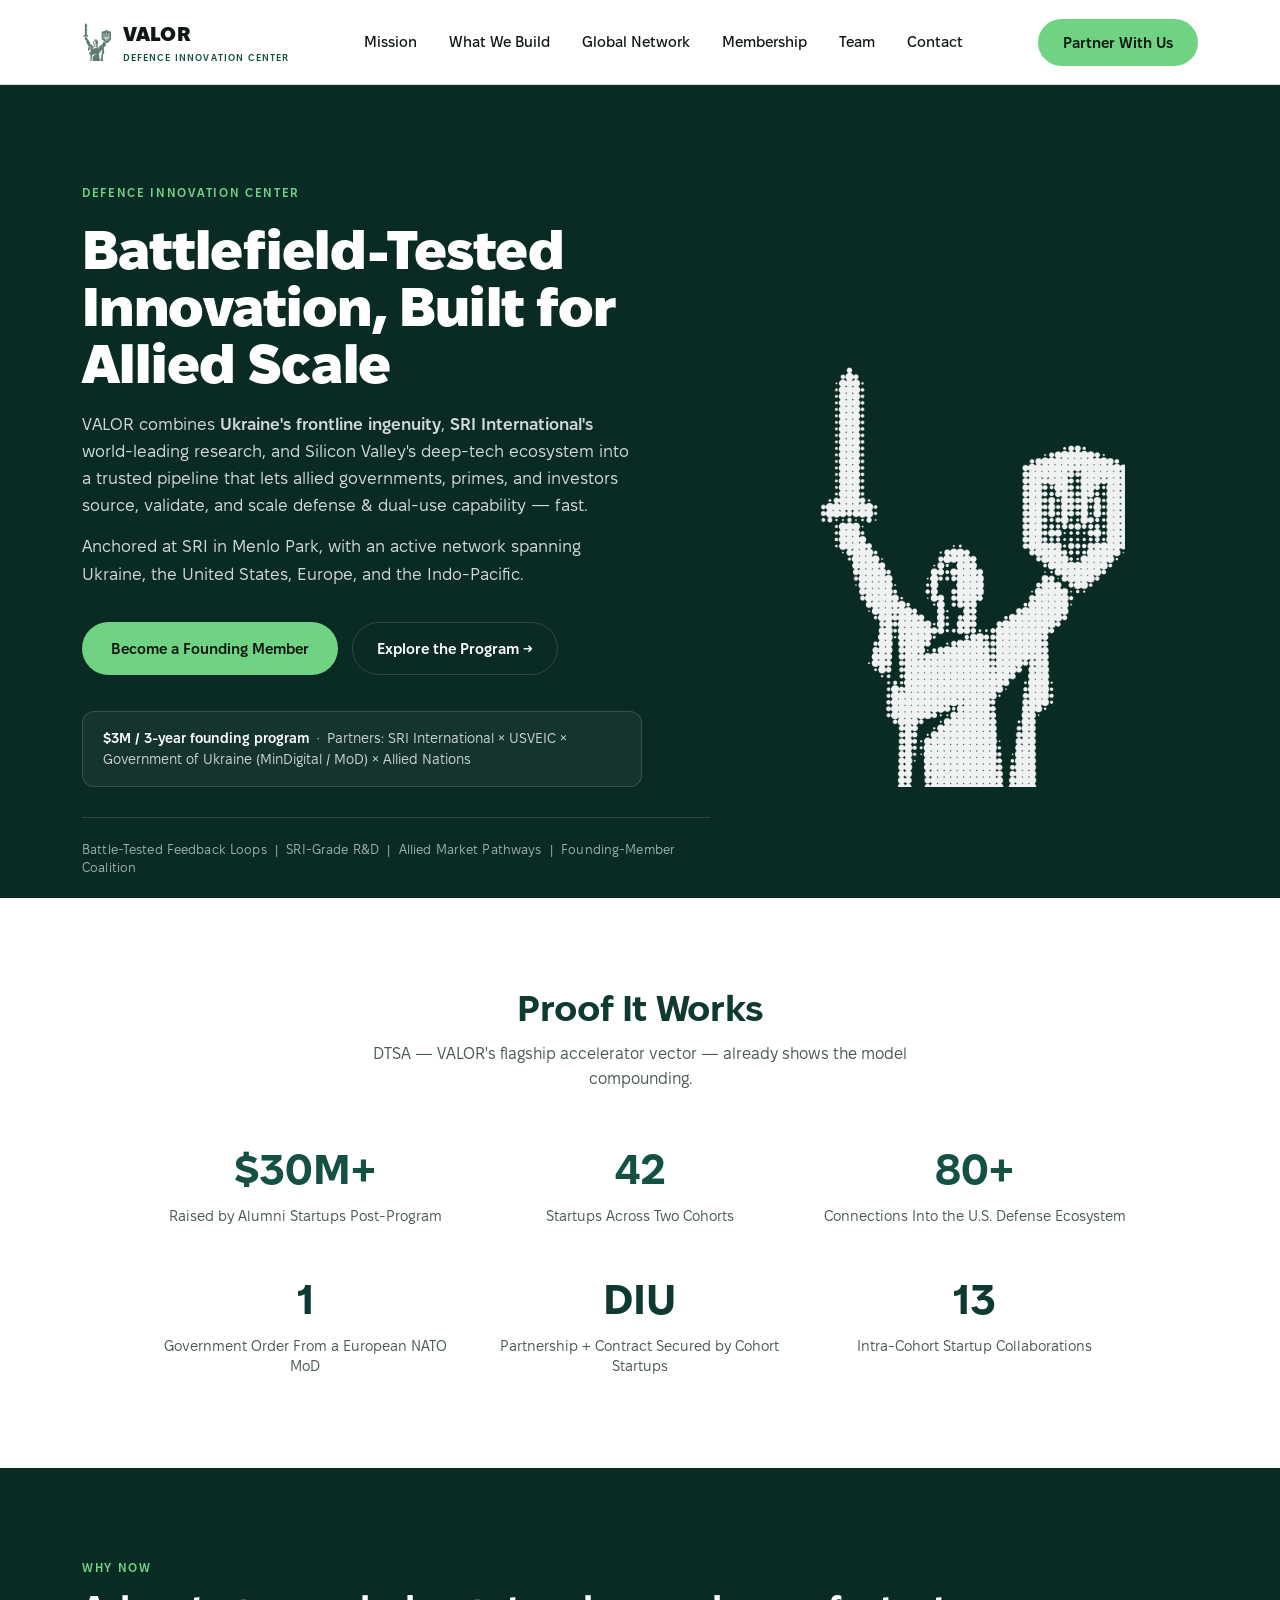
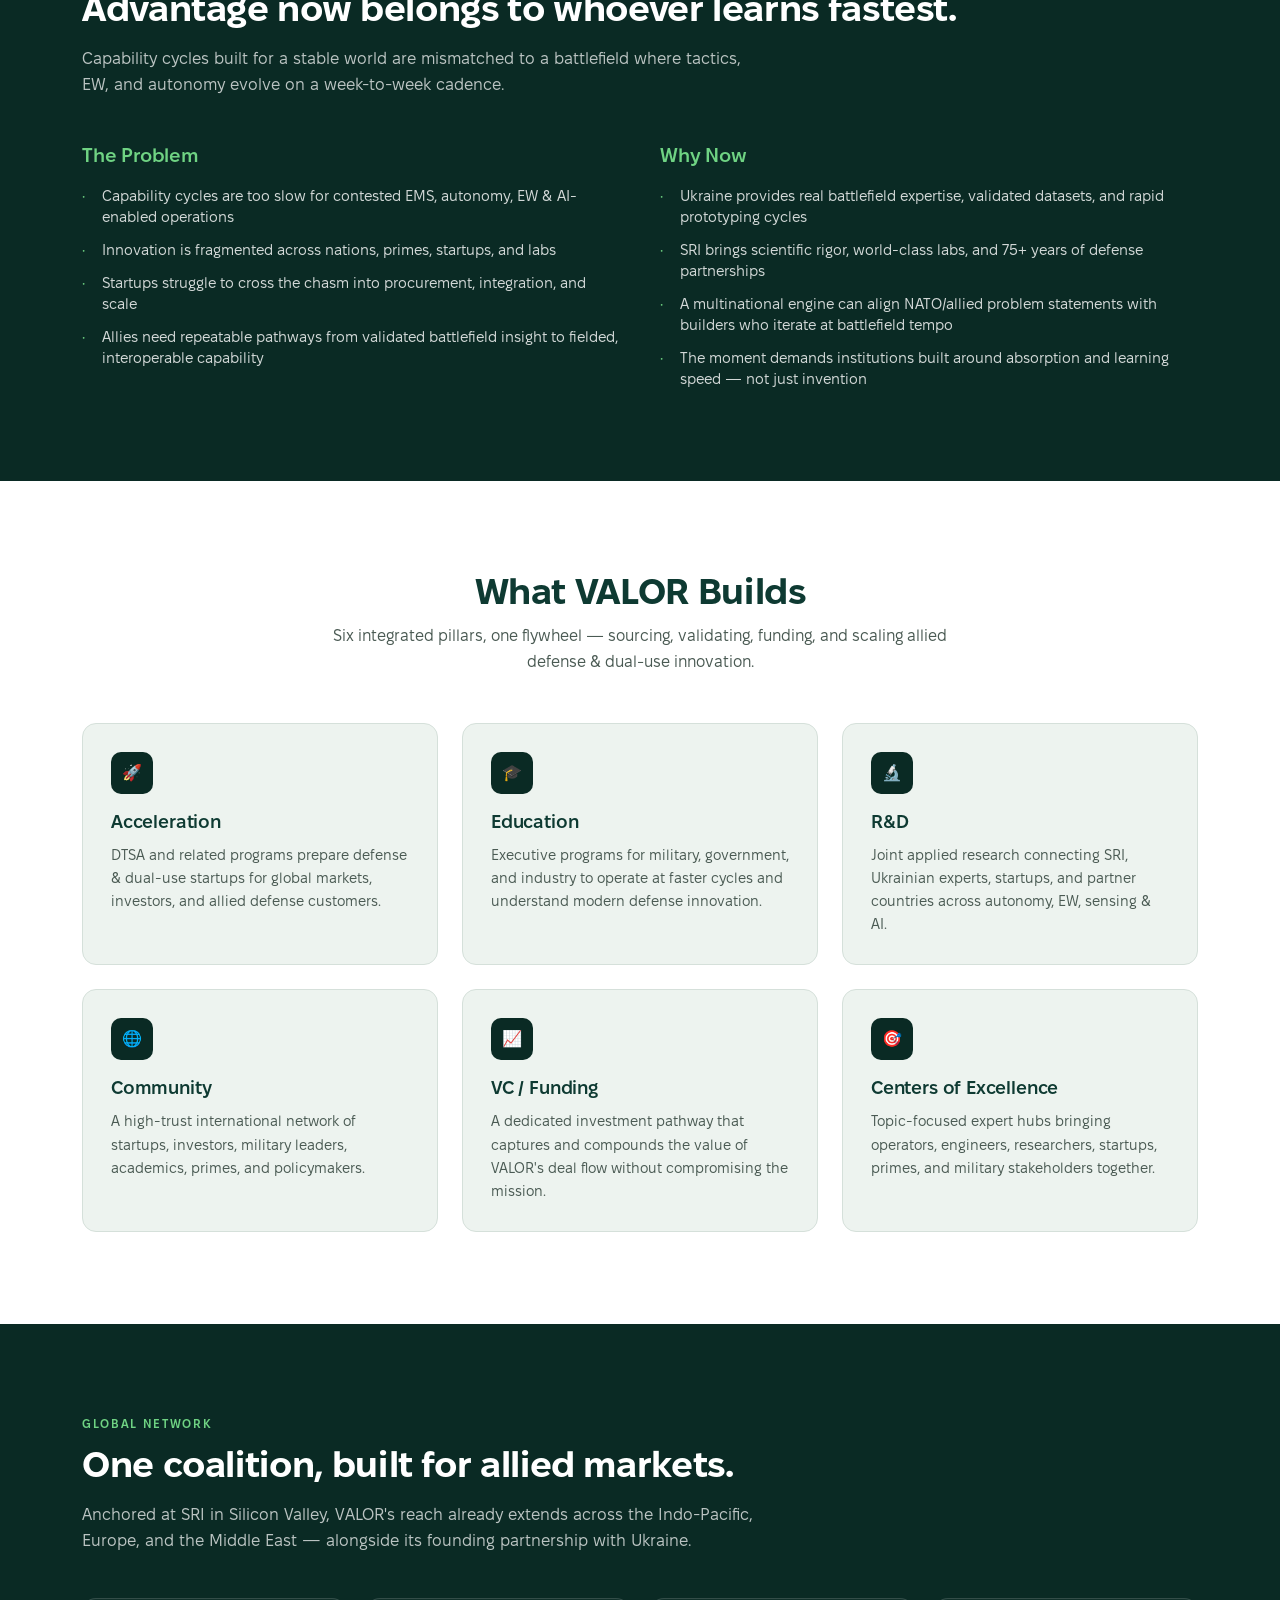
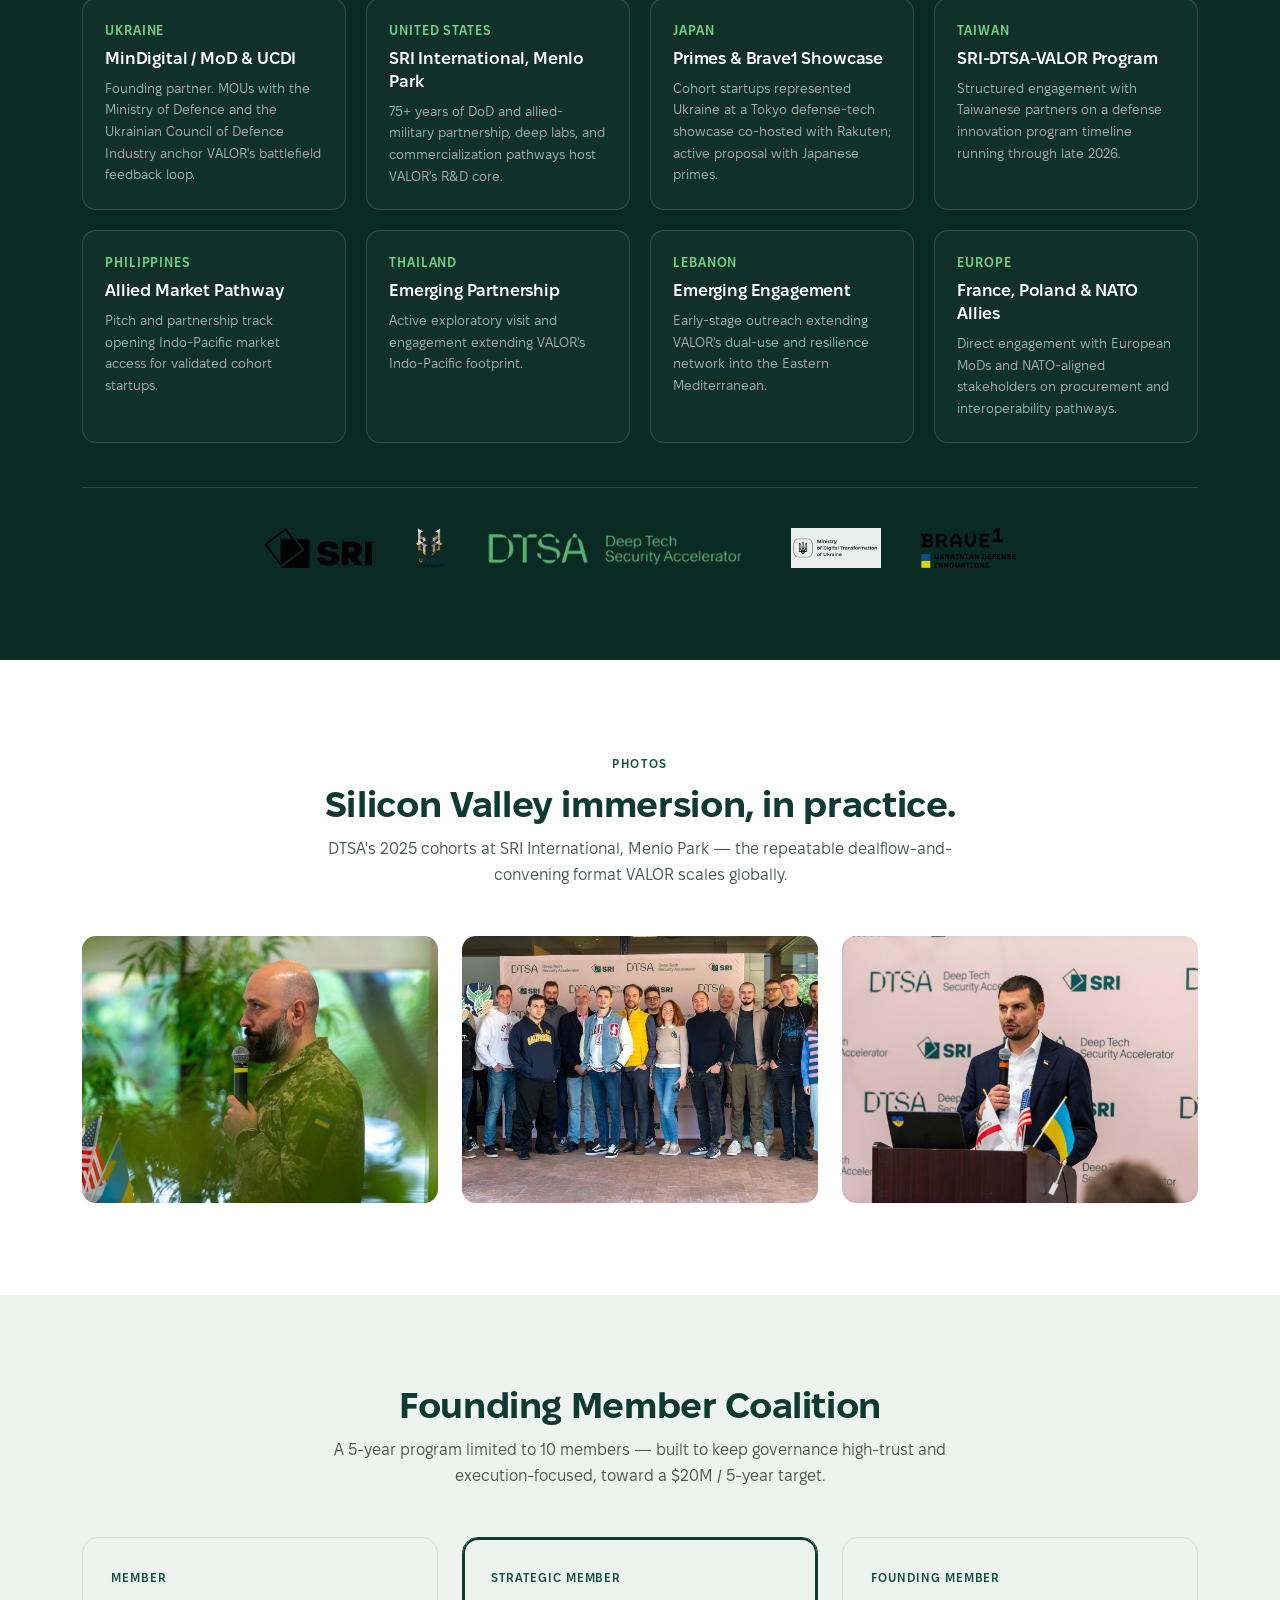
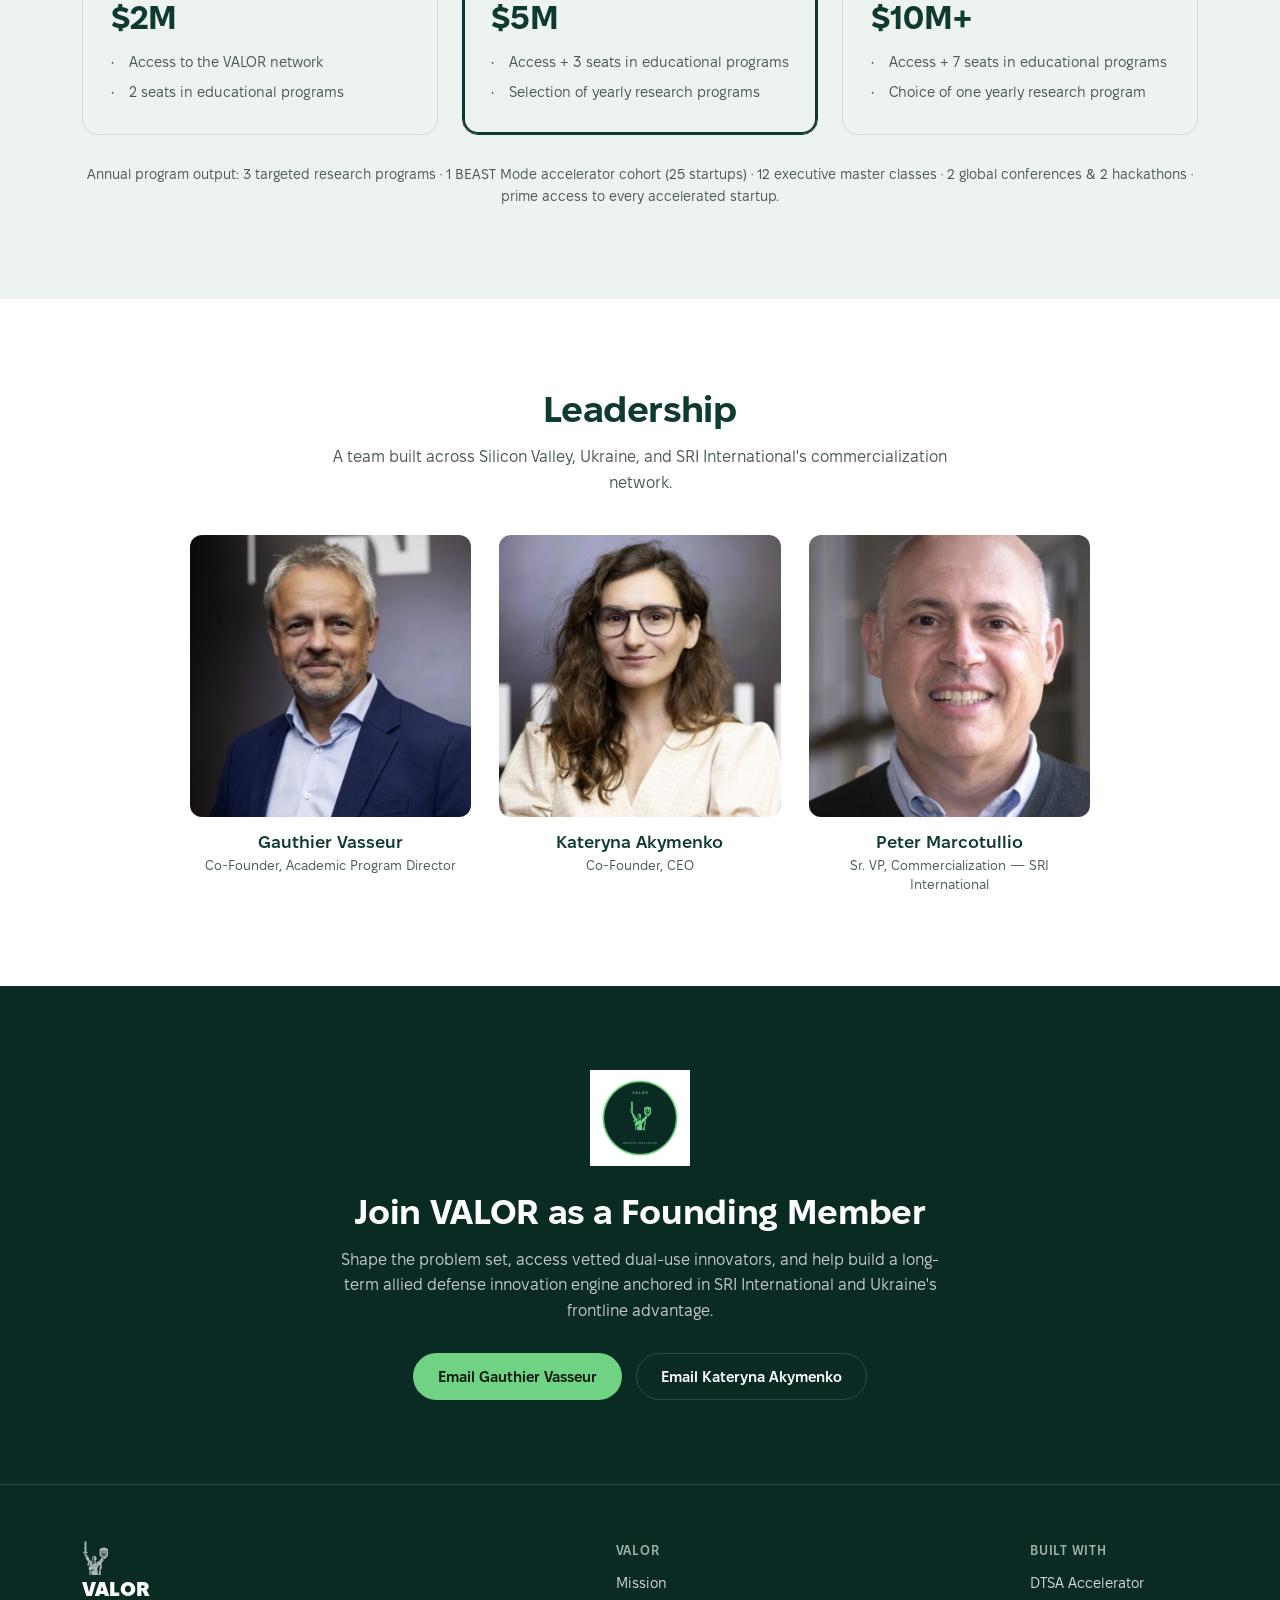
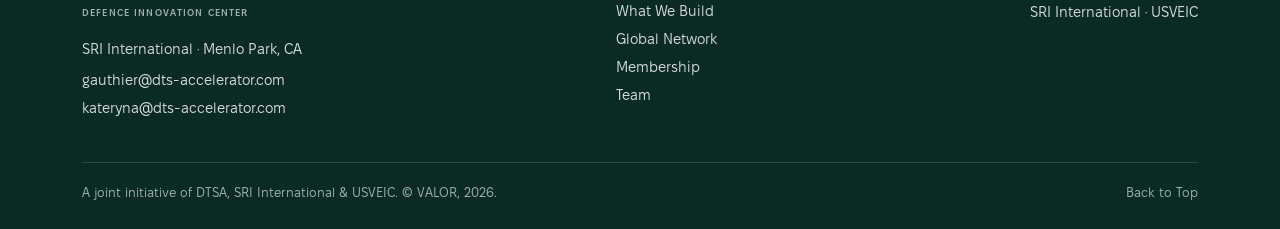
==== docs/index.html @ e9610024 "Move site into docs/ for GitHub Pages The repo's Pages "Save" control only activates when /docs is s" ====
<!DOCTYPE html>
<html lang="en">
<head>
<meta charset="utf-8">
<meta name="viewport" content="width=device-width, initial-scale=1">
<title>VALOR Defence Innovation Center</title>
<meta name="description" content="VALOR Defence Innovation Center — a global defense, security, and dual-use innovation hub built with SRI International, USVEIC, and Ukraine's frontline innovators.">
<link rel="icon" type="image/png" href="./images/logo/favicon-solid-green.png">
<link rel="stylesheet" href="./styles.css">
</head>
<body>

<header class="site-header">
  <div class="wrap">
    <a class="logo" href="./">
      <img class="mark" src="./images/logo/mark-green.svg" alt="">
      <span class="wordmark-group">
        <span class="wordmark">VALOR</span>
        <span class="descriptor">Defence Innovation Center</span>
      </span>
    </a>
    <nav>
      <ul class="main-nav">
        <li><a href="#mission">Mission</a></li>
        <li><a href="#pillars">What We Build</a></li>
        <li><a href="#network">Global Network</a></li>
        <li><a href="#membership">Membership</a></li>
        <li><a href="#team">Team</a></li>
        <li><a href="#contact">Contact</a></li>
      </ul>
    </nav>
    <div class="header-actions">
      <a class="btn btn-primary" href="mailto:gauthier@dts-accelerator.com?subject=Partnering%20with%20VALOR">Partner With Us</a>
    </div>
    <button class="nav-toggle" aria-label="Toggle menu" aria-expanded="false">
      <span></span><span></span><span></span>
    </button>
  </div>
</header>

<section class="hero" id="mission">
  <div class="wrap">
    <div>
      <span class="eyebrow">Defence Innovation Center</span>
      <h1>Battlefield-Tested Innovation, Built for Allied Scale</h1>
      <p class="lede">VALOR combines <b>Ukraine's frontline ingenuity</b>, <b>SRI International's</b> world-leading research, and Silicon Valley's deep-tech ecosystem into a trusted pipeline that lets allied governments, primes, and investors source, validate, and scale defense &amp; dual-use capability &mdash; fast.</p>
      <p class="lede">Anchored at SRI in Menlo Park, with an active network spanning Ukraine, the United States, Europe, and the Indo-Pacific.</p>
      <div class="cta-row">
        <a class="btn btn-primary" href="mailto:gauthier@dts-accelerator.com?subject=Partnering%20with%20VALOR">Become a Founding Member</a>
        <a class="btn btn-ghost-dark" href="#pillars">Explore the Program &rarr;</a>
      </div>
      <div class="ask"><b>$3M / 3-year founding program</b> &nbsp;&middot;&nbsp; Partners: SRI International &times; USVEIC &times; Government of Ukraine (MinDigital / MoD) &times; Allied Nations</div>
    </div>
    <div class="mark-visual">
      <img src="./images/logo/mark-white-2048.png" alt="The VALOR mark: a halftone trace of the Motherland Monument, Kyiv, bearing the Ukrainian trident.">
    </div>
  </div>
  <div class="wrap">
    <div class="taglines">Battle-Tested Feedback Loops &nbsp;|&nbsp; SRI-Grade R&amp;D &nbsp;|&nbsp; Allied Market Pathways &nbsp;|&nbsp; Founding-Member Coalition</div>
  </div>
</section>

<section class="stats-section">
  <div class="wrap">
    <h2>Proof It Works</h2>
    <p class="sub">DTSA &mdash; VALOR's flagship accelerator vector &mdash; already shows the model compounding.</p>
    <div class="stats-grid">
      <div class="stat"><div class="num accent">$30M+</div><div class="label">Raised by Alumni Startups Post-Program</div></div>
      <div class="stat"><div class="num accent">42</div><div class="label">Startups Across Two Cohorts</div></div>
      <div class="stat"><div class="num accent">80+</div><div class="label">Connections Into the U.S. Defense Ecosystem</div></div>
      <div class="stat"><div class="num">1</div><div class="label">Government Order From a European NATO MoD</div></div>
      <div class="stat"><div class="num">DIU</div><div class="label">Partnership + Contract Secured by Cohort Startups</div></div>
      <div class="stat"><div class="num">13</div><div class="label">Intra-Cohort Startup Collaborations</div></div>
    </div>
  </div>
</section>

<section class="dark-section">
  <div class="wrap">
    <span class="eyebrow">Why Now</span>
    <h2>Advantage now belongs to whoever learns fastest.</h2>
    <p class="sub">Capability cycles built for a stable world are mismatched to a battlefield where tactics, EW, and autonomy evolve on a week-to-week cadence.</p>
    <div class="problem-grid">
      <div>
        <h3>The Problem</h3>
        <ul>
          <li>Capability cycles are too slow for contested EMS, autonomy, EW &amp; AI-enabled operations</li>
          <li>Innovation is fragmented across nations, primes, startups, and labs</li>
          <li>Startups struggle to cross the chasm into procurement, integration, and scale</li>
          <li>Allies need repeatable pathways from validated battlefield insight to fielded, interoperable capability</li>
        </ul>
      </div>
      <div>
        <h3>Why Now</h3>
        <ul>
          <li>Ukraine provides real battlefield expertise, validated datasets, and rapid prototyping cycles</li>
          <li>SRI brings scientific rigor, world-class labs, and 75+ years of defense partnerships</li>
          <li>A multinational engine can align NATO/allied problem statements with builders who iterate at battlefield tempo</li>
          <li>The moment demands institutions built around absorption and learning speed &mdash; not just invention</li>
        </ul>
      </div>
    </div>
  </div>
</section>

<section class="stats-section" id="pillars">
  <div class="wrap">
    <h2>What VALOR Builds</h2>
    <p class="sub">Six integrated pillars, one flywheel &mdash; sourcing, validating, funding, and scaling allied defense &amp; dual-use innovation.</p>
    <div class="cards-grid">
      <div class="card">
        <div class="icon-chip">🚀</div>
        <h3>Acceleration</h3>
        <p>DTSA and related programs prepare defense &amp; dual-use startups for global markets, investors, and allied defense customers.</p>
      </div>
      <div class="card">
        <div class="icon-chip">🎓</div>
        <h3>Education</h3>
        <p>Executive programs for military, government, and industry to operate at faster cycles and understand modern defense innovation.</p>
      </div>
      <div class="card">
        <div class="icon-chip">🔬</div>
        <h3>R&amp;D</h3>
        <p>Joint applied research connecting SRI, Ukrainian experts, startups, and partner countries across autonomy, EW, sensing &amp; AI.</p>
      </div>
      <div class="card">
        <div class="icon-chip">🌐</div>
        <h3>Community</h3>
        <p>A high-trust international network of startups, investors, military leaders, academics, primes, and policymakers.</p>
      </div>
      <div class="card">
        <div class="icon-chip">📈</div>
        <h3>VC / Funding</h3>
        <p>A dedicated investment pathway that captures and compounds the value of VALOR's deal flow without compromising the mission.</p>
      </div>
      <div class="card">
        <div class="icon-chip">🎯</div>
        <h3>Centers of Excellence</h3>
        <p>Topic-focused expert hubs bringing operators, engineers, researchers, startups, primes, and military stakeholders together.</p>
      </div>
    </div>
  </div>
</section>

<section class="dark-section" id="network">
  <div class="wrap">
    <span class="eyebrow">Global Network</span>
    <h2>One coalition, built for allied markets.</h2>
    <p class="sub">Anchored at SRI in Silicon Valley, VALOR's reach already extends across the Indo-Pacific, Europe, and the Middle East &mdash; alongside its founding partnership with Ukraine.</p>
    <div class="network-grid">
      <div class="network-card"><div class="flag">Ukraine</div><h3>MinDigital / MoD &amp; UCDI</h3><p>Founding partner. MOUs with the Ministry of Defence and the Ukrainian Council of Defence Industry anchor VALOR's battlefield feedback loop.</p></div>
      <div class="network-card"><div class="flag">United States</div><h3>SRI International, Menlo Park</h3><p>75+ years of DoD and allied-military partnership, deep labs, and commercialization pathways host VALOR's R&amp;D core.</p></div>
      <div class="network-card"><div class="flag">Japan</div><h3>Primes &amp; Brave1 Showcase</h3><p>Cohort startups represented Ukraine at a Tokyo defense-tech showcase co-hosted with Rakuten; active proposal with Japanese primes.</p></div>
      <div class="network-card"><div class="flag">Taiwan</div><h3>SRI-DTSA-VALOR Program</h3><p>Structured engagement with Taiwanese partners on a defense innovation program timeline running through late 2026.</p></div>
      <div class="network-card"><div class="flag">Philippines</div><h3>Allied Market Pathway</h3><p>Pitch and partnership track opening Indo-Pacific market access for validated cohort startups.</p></div>
      <div class="network-card"><div class="flag">Thailand</div><h3>Emerging Partnership</h3><p>Active exploratory visit and engagement extending VALOR's Indo-Pacific footprint.</p></div>
      <div class="network-card"><div class="flag">Lebanon</div><h3>Emerging Engagement</h3><p>Early-stage outreach extending VALOR's dual-use and resilience network into the Eastern Mediterranean.</p></div>
      <div class="network-card"><div class="flag">Europe</div><h3>France, Poland &amp; NATO Allies</h3><p>Direct engagement with European MoDs and NATO-aligned stakeholders on procurement and interoperability pathways.</p></div>
    </div>
    <div class="partner-strip">
      <img src="./images/logo-sri.png" alt="SRI International">
      <img src="./images/logo-usveic.png" alt="USVEIC">
      <img src="./images/logo-dtsa.png" alt="DTSA">
      <img src="./images/logo-modua.png" alt="Ministry of Defence of Ukraine">
      <img src="./images/logo-brave1.png" alt="Brave1">
    </div>
  </div>
</section>

<section class="stats-section">
  <div class="wrap">
    <span class="eyebrow" style="color:var(--green-800)">Photos</span>
    <h2 style="margin-top:12px">Silicon Valley immersion, in practice.</h2>
    <p class="sub">DTSA's 2025 cohorts at SRI International, Menlo Park &mdash; the repeatable dealflow-and-convening format VALOR scales globally.</p>
    <div class="photo-grid">
      <img src="./images/photo-1.jpg" alt="DTSA cohort session at SRI International">
      <img src="./images/photo-3.jpg" alt="DTSA Pitch Day at SRI International">
      <img src="./images/photo-2.jpg" alt="DTSA founders at SRI International">
    </div>
  </div>
</section>

<section class="stats-section" id="membership" style="background:var(--mist)">
  <div class="wrap">
    <h2>Founding Member Coalition</h2>
    <p class="sub">A 5-year program limited to 10 members &mdash; built to keep governance high-trust and execution-focused, toward a $20M / 5-year target.</p>
    <div class="tiers-grid">
      <div class="tier-card">
        <div class="tag">Member</div>
        <div class="amount">$2M</div>
        <ul>
          <li>Access to the VALOR network</li>
          <li>2 seats in educational programs</li>
        </ul>
      </div>
      <div class="tier-card featured">
        <div class="tag">Strategic Member</div>
        <div class="amount">$5M</div>
        <ul>
          <li>Access + 3 seats in educational programs</li>
          <li>Selection of yearly research programs</li>
        </ul>
      </div>
      <div class="tier-card">
        <div class="tag">Founding Member</div>
        <div class="amount">$10M+</div>
        <ul>
          <li>Access + 7 seats in educational programs</li>
          <li>Choice of one yearly research program</li>
        </ul>
      </div>
    </div>
    <p class="tiers-note">Annual program output: 3 targeted research programs &middot; 1 BEAST Mode accelerator cohort (25 startups) &middot; 12 executive master classes &middot; 2 global conferences &amp; 2 hackathons &middot; prime access to every accelerated startup.</p>
  </div>
</section>

<section class="team-section" id="team">
  <div class="wrap">
    <h2>Leadership</h2>
    <p class="sub">A team built across Silicon Valley, Ukraine, and SRI International's commercialization network.</p>
    <div class="team-grid">
      <div class="team-card"><img src="./images/team-gauthier.png" alt="Gauthier Vasseur"><div class="name">Gauthier Vasseur</div><div class="role">Co-Founder, Academic Program Director</div></div>
      <div class="team-card"><img src="./images/team-kateryna.png" alt="Kateryna Akymenko"><div class="name">Kateryna Akymenko</div><div class="role">Co-Founder, CEO</div></div>
      <div class="team-card"><img src="./images/team-peter.png" alt="Peter Marcotullio"><div class="name">Peter Marcotullio</div><div class="role">Sr. VP, Commercialization &mdash; SRI International</div></div>
    </div>
  </div>
</section>

<section class="cta-band" id="contact">
  <div class="wrap">
    <img class="roundel" src="./images/logo/roundel.png" alt="">
    <h2>Join VALOR as a Founding Member</h2>
    <p>Shape the problem set, access vetted dual-use innovators, and help build a long-term allied defense innovation engine anchored in SRI International and Ukraine's frontline advantage.</p>
    <div class="cta-row">
      <a class="btn btn-primary" href="mailto:gauthier@dts-accelerator.com?subject=Partnering%20with%20VALOR">Email Gauthier Vasseur</a>
      <a class="btn btn-ghost-dark" href="mailto:kateryna@dts-accelerator.com?subject=Partnering%20with%20VALOR">Email Kateryna Akymenko</a>
    </div>
  </div>
</section>

<footer class="site-footer">
  <div class="wrap">
    <div class="footer-grid">
      <div class="footer-col">
        <a class="logo" href="./">
          <img class="mark" src="./images/logo/mark-white.svg" alt="" style="height:34px">
          <span class="wordmark-group">
            <span class="wordmark">VALOR</span>
            <span class="descriptor">Defence Innovation Center</span>
          </span>
        </a>
        <p style="margin-top:18px">SRI International &middot; Menlo Park, CA</p>
        <a href="mailto:gauthier@dts-accelerator.com">gauthier@dts-accelerator.com</a>
        <a href="mailto:kateryna@dts-accelerator.com">kateryna@dts-accelerator.com</a>
      </div>
      <div class="footer-col">
        <h4>VALOR</h4>
        <a href="#mission">Mission</a>
        <a href="#pillars">What We Build</a>
        <a href="#network">Global Network</a>
        <a href="#membership">Membership</a>
        <a href="#team">Team</a>
      </div>
      <div class="footer-col">
        <h4>Built With</h4>
        <a href="https://dts-accelerator.com/" target="_blank" rel="noopener">DTSA Accelerator</a>
        <p>SRI International &middot; USVEIC</p>
      </div>
    </div>
    <div class="footer-bottom">
      <span>A joint initiative of DTSA, SRI International &amp; USVEIC. &copy; VALOR, 2026.</span>
      <a href="#mission">Back to Top</a>
    </div>
  </div>
</footer>

<script src="./nav.js" defer></script>

</body>
</html>
---- docs/styles.css ----
/* VALOR Defence Innovation Center — Fixel, self-hosted (SIL OFL) */
@font-face { font-family: 'Fixel Display'; src: url('./fonts/FixelDisplay-SemiBold.woff2') format('woff2'); font-weight: 600; font-display: swap; }
@font-face { font-family: 'Fixel Display'; src: url('./fonts/FixelDisplay-Bold.woff2') format('woff2'); font-weight: 700; font-display: swap; }
@font-face { font-family: 'Fixel Display'; src: url('./fonts/FixelDisplay-Black.woff2') format('woff2'); font-weight: 900; font-display: swap; }
@font-face { font-family: 'Fixel Text'; src: url('./fonts/FixelText-Regular.woff2') format('woff2'); font-weight: 400; font-display: swap; }
@font-face { font-family: 'Fixel Text'; src: url('./fonts/FixelText-Medium.woff2') format('woff2'); font-weight: 500; font-display: swap; }
@font-face { font-family: 'Fixel Text'; src: url('./fonts/FixelText-SemiBold.woff2') format('woff2'); font-weight: 600; font-display: swap; }

:root {
  /* VALOR brand palette */
  --green-950: #0A2A24;
  --green-900: #0E3A32;
  --green-800: #155045;
  --accent-500: #6FD383;
  --accent-400: #8BE39B;
  --ink: #0F1713;
  --paper: #FFFFFF;
  --mist: #EDF3EF;
  --stone: #9DB0A7;
  --text-secondary: #4A5A53;
  --border-subtle: #D5E0DA;
  --border-dark: rgba(255,255,255,0.14);

  --font-display: 'Fixel Display', 'Helvetica Neue', Arial, sans-serif;
  --font-text: 'Fixel Text', 'Helvetica Neue', Arial, sans-serif;
}

* { box-sizing: border-box; }
html { scroll-behavior: smooth; }

body {
  margin: 0;
  overflow-x: hidden;
  font-family: var(--font-text);
  color: var(--ink);
  background: var(--paper);
  -webkit-font-smoothing: antialiased;
}

h1, h2, h3, h4 {
  font-family: var(--font-display);
  font-weight: 700;
  margin: 0;
  letter-spacing: -0.01em;
  line-height: 1.08;
  overflow-wrap: break-word;
}

p { margin: 0; line-height: 1.6; overflow-wrap: break-word; }
a { color: inherit; text-decoration: none; }
img { max-width: 100%; display: block; }

.wrap { max-width: 1180px; margin: 0 auto; padding: 0 32px; }
.eyebrow { font: 600 12px var(--font-text); letter-spacing: 0.14em; text-transform: uppercase; }

/* Header */
.site-header { background: var(--paper); position: sticky; top: 0; z-index: 100; border-bottom: 1px solid var(--border-subtle); }
.site-header .wrap { display: flex; align-items: center; justify-content: space-between; height: 84px; }
.logo { display: flex; align-items: center; gap: 12px; }
.logo .mark { height: 38px; width: auto; }
.logo .wordmark-group { display: flex; flex-direction: column; line-height: 1; }
.logo .wordmark { font: 800 20px var(--font-display); letter-spacing: 0.01em; color: var(--ink); }
.logo .descriptor { font: 600 9.5px var(--font-text); letter-spacing: 0.12em; text-transform: uppercase; color: var(--green-800); margin-top: 3px; }
.main-nav { display: flex; gap: 32px; list-style: none; margin: 0; padding: 0; }
.main-nav a { font: 500 15px var(--font-text); color: var(--ink); }
.main-nav a:hover { color: var(--green-800); }
.header-actions { display: flex; align-items: center; gap: 16px; }

.btn {
  display: inline-flex; align-items: center; justify-content: center; gap: 8px;
  padding: 12px 24px; border-radius: 999px; font: 600 15px var(--font-text);
  cursor: pointer; border: 1px solid transparent; white-space: nowrap;
}
.btn-primary { background: var(--accent-500); color: var(--ink); }
.btn-primary:hover { background: var(--accent-400); }
.btn-ghost { background: transparent; border-color: var(--border-subtle); color: var(--ink); }
.btn-ghost:hover { border-color: var(--green-900); }
.btn-ghost-dark { background: transparent; border-color: var(--border-dark); color: var(--paper); }
.btn-ghost-dark:hover { border-color: var(--paper); }

.nav-toggle {
  display: none; flex-direction: column; justify-content: center; align-items: center;
  gap: 5px; width: 40px; height: 40px; padding: 0; border: 0; background: transparent;
  cursor: pointer; flex-shrink: 0;
}
.nav-toggle span { display: block; width: 22px; height: 2px; background: var(--ink); border-radius: 2px; transition: transform .2s ease, opacity .2s ease; }
.nav-open .nav-toggle span:nth-child(1) { transform: translateY(7px) rotate(45deg); }
.nav-open .nav-toggle span:nth-child(2) { opacity: 0; }
.nav-open .nav-toggle span:nth-child(3) { transform: translateY(-7px) rotate(-45deg); }

/* Hero */
.hero { background: var(--green-950); color: var(--paper); padding: 100px 32px 0; overflow: hidden; }
.hero .wrap { display: grid; grid-template-columns: 1.15fr 0.85fr; align-items: center; gap: 24px; padding-bottom: 0; }
.hero .eyebrow { color: var(--accent-500); margin-bottom: 20px; display: block; }
.hero h1 { font: 900 54px/1.06 var(--font-display); margin-bottom: 18px; }
.hero p.lede { font: 400 17px/1.6 var(--font-text); color: rgba(255,255,255,0.82); max-width: 560px; }
.hero p.lede + p.lede { margin-top: 14px; }
.hero .cta-row { margin-top: 34px; display: flex; gap: 14px; flex-wrap: wrap; }
.hero .btn-primary { padding: 15px 28px; }
.hero .ask {
  margin-top: 36px; padding: 16px 20px; border-radius: 12px;
  background: rgba(255,255,255,0.05); border: 1px solid var(--border-dark);
  font: 400 14px/1.5 var(--font-text); color: rgba(255,255,255,0.78); max-width: 560px;
}
.hero .ask b { color: var(--paper); font-weight: 600; }
.hero .mark-visual { display: flex; align-items: flex-end; justify-content: center; height: 100%; }
.hero .mark-visual img { height: 420px; width: auto; opacity: 0.94; }
.hero .taglines { margin: 30px 0 0; padding: 22px 0; border-top: 1px solid var(--border-dark); font-size: 13px; color: var(--stone); letter-spacing: 0.01em; }

/* Stats */
.stats-section { padding: 92px 32px; text-align: center; }
.stats-section h2 { font-size: 36px; max-width: 820px; margin: 0 auto 12px; color: var(--green-900); }
.stats-section .sub { color: var(--text-secondary); font-size: 16px; max-width: 640px; margin: 0 auto 48px; }
.stats-grid { display: grid; grid-template-columns: repeat(3, 1fr); gap: 44px 24px; max-width: 980px; margin: 0 auto; }
.stat .num { font: 700 42px var(--font-display); color: var(--green-900); }
.stat .num.accent { color: var(--green-800); }
.stat .label { color: var(--text-secondary); font-size: 14.5px; margin-top: 8px; }

/* Dark band */
.dark-section { background: var(--green-950); color: var(--paper); padding: 92px 32px; }
.dark-section h2 { font-size: 36px; margin-bottom: 16px; }
.dark-section .sub { color: rgba(255,255,255,0.72); font-size: 16.5px; max-width: 680px; }
.dark-section .eyebrow { color: var(--accent-500); margin-bottom: 14px; display: block; }

.problem-grid { display: grid; grid-template-columns: 1fr 1fr; gap: 40px; margin-top: 44px; }
.problem-grid h3 { font: 600 19px var(--font-display); margin-bottom: 16px; color: var(--accent-500); }
.problem-grid ul { list-style: none; margin: 0; padding: 0; display: grid; gap: 12px; }
.problem-grid li { font-size: 15px; color: rgba(255,255,255,0.82); padding-left: 20px; position: relative; }
.problem-grid li::before { content: "\2022"; position: absolute; left: 0; color: var(--accent-500); }

/* Cards grid */
.cards-grid { display: grid; grid-template-columns: repeat(3, 1fr); gap: 24px; margin-top: 44px; }
.card { background: var(--mist); border: 1px solid var(--border-subtle); border-radius: 14px; padding: 28px; text-align: left; }
.card .icon-chip {
  width: 42px; height: 42px; border-radius: 10px; background: var(--green-950);
  display: flex; align-items: center; justify-content: center; margin-bottom: 16px;
}
.card .icon-chip img { height: 22px; width: auto; }
.card h3 { font: 600 18px var(--font-display); margin-bottom: 10px; color: var(--green-900); }
.card p { color: var(--text-secondary); font-size: 14.5px; }

/* Network / footprint */
.network-grid { display: grid; grid-template-columns: repeat(4, 1fr); gap: 20px; margin-top: 44px; }
.network-card { border: 1px solid var(--border-dark); border-radius: 14px; padding: 22px; text-align: left; background: rgba(255,255,255,0.03); }
.network-card .flag { font: 700 13px var(--font-text); color: var(--accent-500); text-transform: uppercase; letter-spacing: 0.07em; margin-bottom: 8px; }
.network-card h3 { font: 600 16.5px var(--font-display); margin-bottom: 8px; color: var(--paper); }
.network-card p { font-size: 13.5px; color: var(--stone); }

.partner-strip { display: flex; align-items: center; justify-content: center; gap: 40px; flex-wrap: wrap; margin-top: 44px; padding-top: 40px; border-top: 1px solid var(--border-dark); }
.partner-strip img { height: 40px; width: auto; object-fit: contain; opacity: 0.92; }

/* Photos */
.photo-grid { display: grid; grid-template-columns: repeat(3, 1fr); gap: 24px; margin-top: 36px; }
.photo-grid img { border-radius: 14px; aspect-ratio: 4/3; object-fit: cover; }

/* Membership tiers */
.tiers-grid { display: grid; grid-template-columns: repeat(3, 1fr); gap: 24px; margin-top: 44px; }
.tier-card { background: var(--mist); border: 1px solid var(--border-subtle); border-radius: 16px; padding: 32px 28px; text-align: left; }
.tier-card.featured { border-color: var(--green-900); box-shadow: 0 0 0 2px var(--green-900) inset; }
.tier-card .tag { color: var(--green-800); font: 700 12px var(--font-text); text-transform: uppercase; letter-spacing: 0.08em; margin-bottom: 10px; }
.tier-card .amount { font: 700 32px var(--font-display); color: var(--green-900); margin-bottom: 12px; }
.tier-card ul { list-style: none; margin: 0; padding: 0; display: grid; gap: 10px; }
.tier-card li { font-size: 14.5px; color: var(--text-secondary); padding-left: 18px; position: relative; }
.tier-card li::before { content: "\2022"; position: absolute; left: 0; color: var(--green-800); }
.tiers-note { margin-top: 28px; font-size: 14px; color: var(--text-secondary); text-align: center; }

/* Team */
.team-section { padding: 92px 32px; text-align: center; }
.team-section h2 { font-size: 36px; color: var(--green-900); }
.team-section .sub { color: var(--text-secondary); font-size: 16px; max-width: 640px; margin: 14px auto 0; }
.team-grid { display: grid; grid-template-columns: repeat(3, 1fr); gap: 28px; margin-top: 40px; max-width: 900px; margin-left: auto; margin-right: auto; }
.team-card img { width: 100%; aspect-ratio: 1/1; object-fit: cover; border-radius: 12px; }
.team-card .name { margin-top: 14px; font: 600 17px var(--font-display); color: var(--green-900); }
.team-card .role { color: var(--text-secondary); font-size: 13.5px; margin-top: 2px; }

/* CTA band */
.cta-band { background: var(--green-950); padding: 84px 32px; text-align: center; color: var(--paper); position: relative; overflow: hidden; }
.cta-band .roundel { height: 96px; width: auto; margin: 0 auto 28px; }
.cta-band h2 { font-size: 34px; }
.cta-band p { max-width: 600px; margin: 16px auto 0; color: rgba(255,255,255,0.75); font-size: 16px; }
.cta-band .cta-row { margin-top: 30px; display: flex; gap: 14px; justify-content: center; flex-wrap: wrap; }

/* Footer */
.site-footer { background: var(--green-950); color: rgba(255,255,255,0.8); padding: 56px 32px 28px; border-top: 1px solid var(--border-dark); }
.footer-grid { display: flex; justify-content: space-between; gap: 40px; flex-wrap: wrap; }
.footer-col .logo .wordmark { color: var(--paper); }
.footer-col .logo .descriptor { color: var(--stone); }
.footer-col h4 { font: 600 13px var(--font-text); text-transform: uppercase; letter-spacing: 0.06em; color: var(--stone); margin-bottom: 14px; }
.footer-col a, .footer-col p { display: block; font-size: 14.5px; margin-bottom: 8px; color: rgba(255,255,255,0.82); }
.footer-col a:hover { color: var(--accent-500); }
.footer-bottom {
  border-top: 1px solid var(--border-dark); margin-top: 36px; padding-top: 20px;
  display: flex; justify-content: space-between; font-size: 13px; color: var(--stone); flex-wrap: wrap; gap: 8px;
}

@media (max-width: 980px) {
  .hero .wrap { grid-template-columns: 1fr; text-align: center; padding-top: 8px; }
  .hero .lede { margin-left: auto; margin-right: auto; }
  .hero .cta-row { justify-content: center; }
  .hero .ask { margin-left: auto; margin-right: auto; }
  .hero .mark-visual { margin-top: 36px; }
  .hero .mark-visual img { height: 220px; }
}

@media (max-width: 900px) {
  .site-header .wrap { flex-wrap: wrap; height: auto; padding-top: 18px; padding-bottom: 18px; }
  .nav-toggle { display: flex; order: 2; }
  .header-actions { display: none; order: 4; flex-basis: 100%; justify-content: space-between; align-items: center; margin-top: 14px; padding-top: 14px; border-top: 1px solid var(--border-subtle); }
  .site-header nav { order: 3; flex-basis: 100%; }
  .main-nav { display: none; flex-direction: column; gap: 0; margin-top: 14px; }
  .nav-open .main-nav, .nav-open .header-actions { display: flex; }
  .main-nav li { border-top: 1px solid var(--border-subtle); }
  .main-nav a { display: block; padding: 14px 2px; font-size: 16px; }

  .hero h1 { font-size: 36px; }
  .stats-grid, .cards-grid, .problem-grid, .network-grid, .tiers-grid, .photo-grid { grid-template-columns: 1fr; }
  .team-grid { grid-template-columns: 1fr; max-width: 320px; }
  .footer-grid { flex-direction: column; gap: 22px; }
  .partner-strip { gap: 24px; }
  .partner-strip img { height: 32px; }
}

@media (max-width: 480px) {
  .wrap { padding: 0 20px; }
  .site-header .wrap { padding-left: 20px; padding-right: 20px; }
  .hero { padding: 64px 20px 0; }
  .hero h1 { font-size: 28px; }
  .stats-section, .dark-section, .team-section { padding: 56px 20px; }
  .stats-section h2, .dark-section h2, .team-section h2 { font-size: 26px; }
  .cta-band { padding: 52px 20px; }
  .cta-band h2 { font-size: 24px; }
}
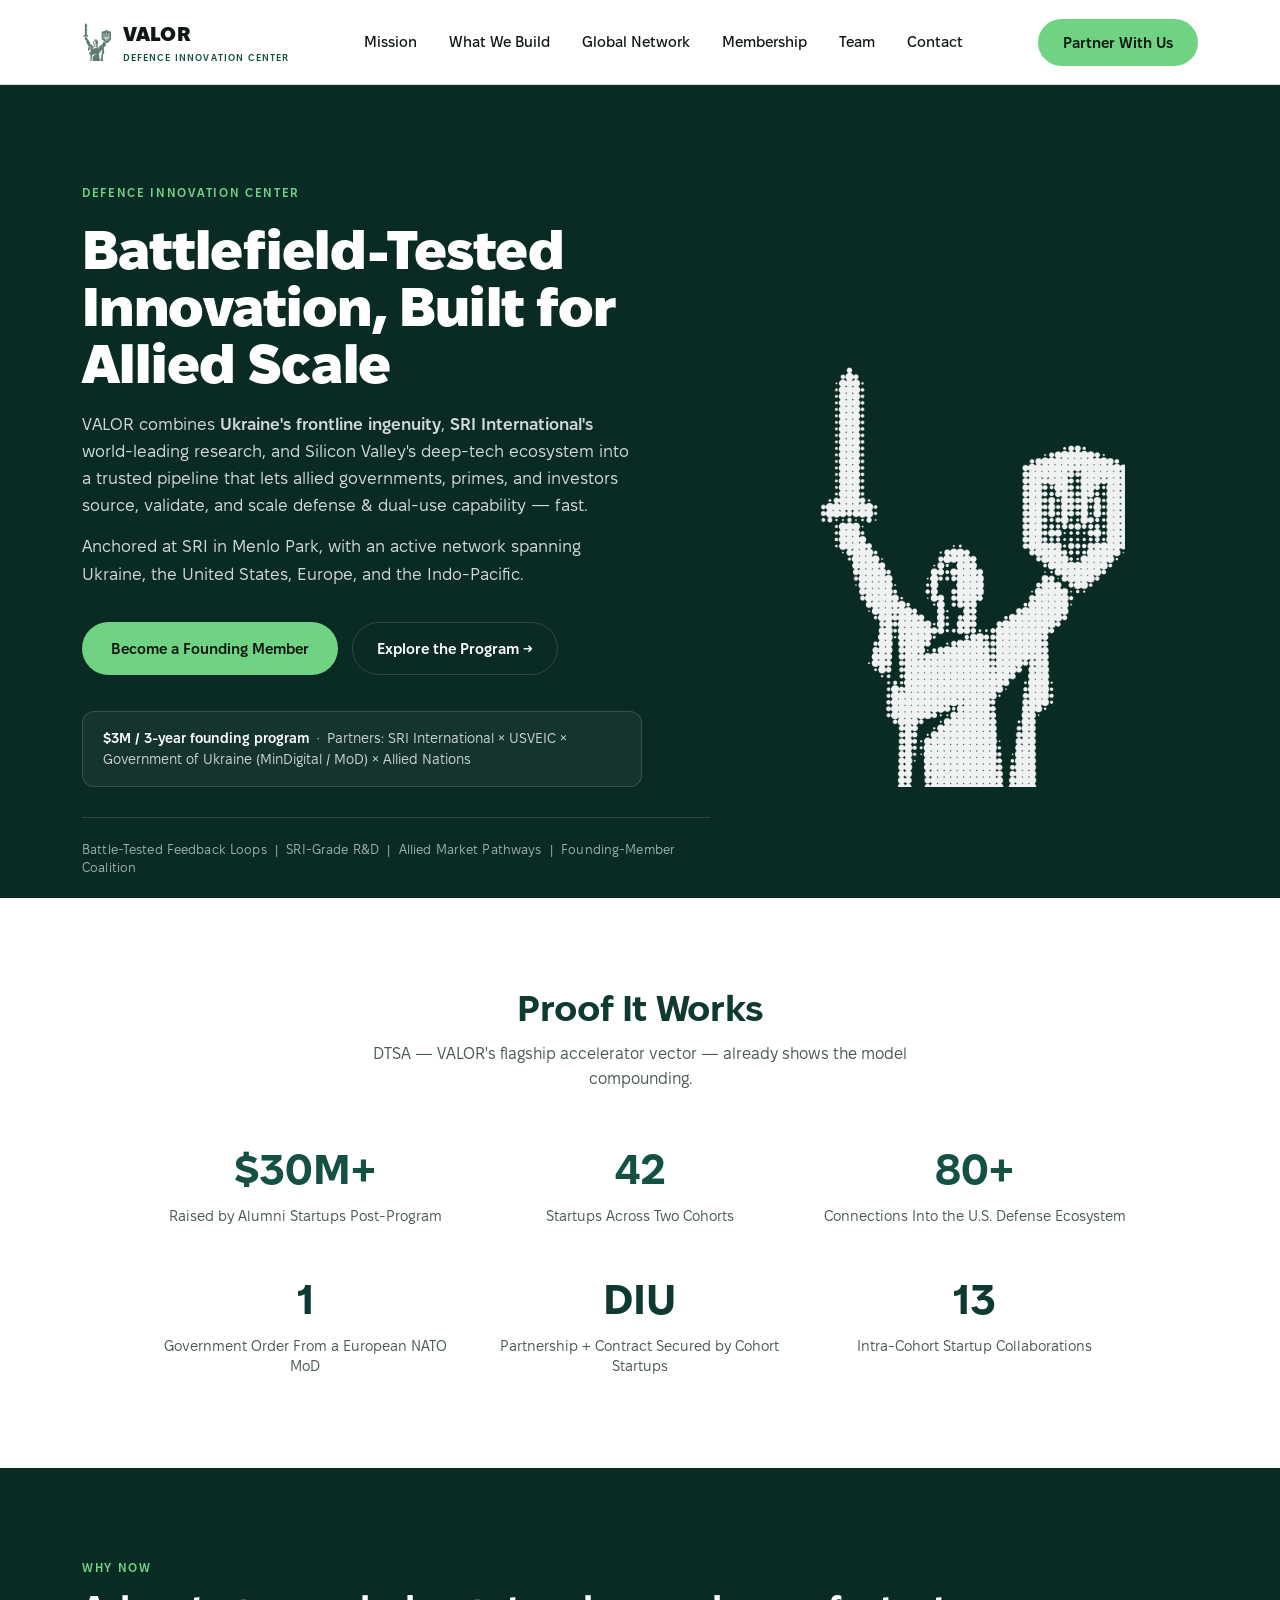
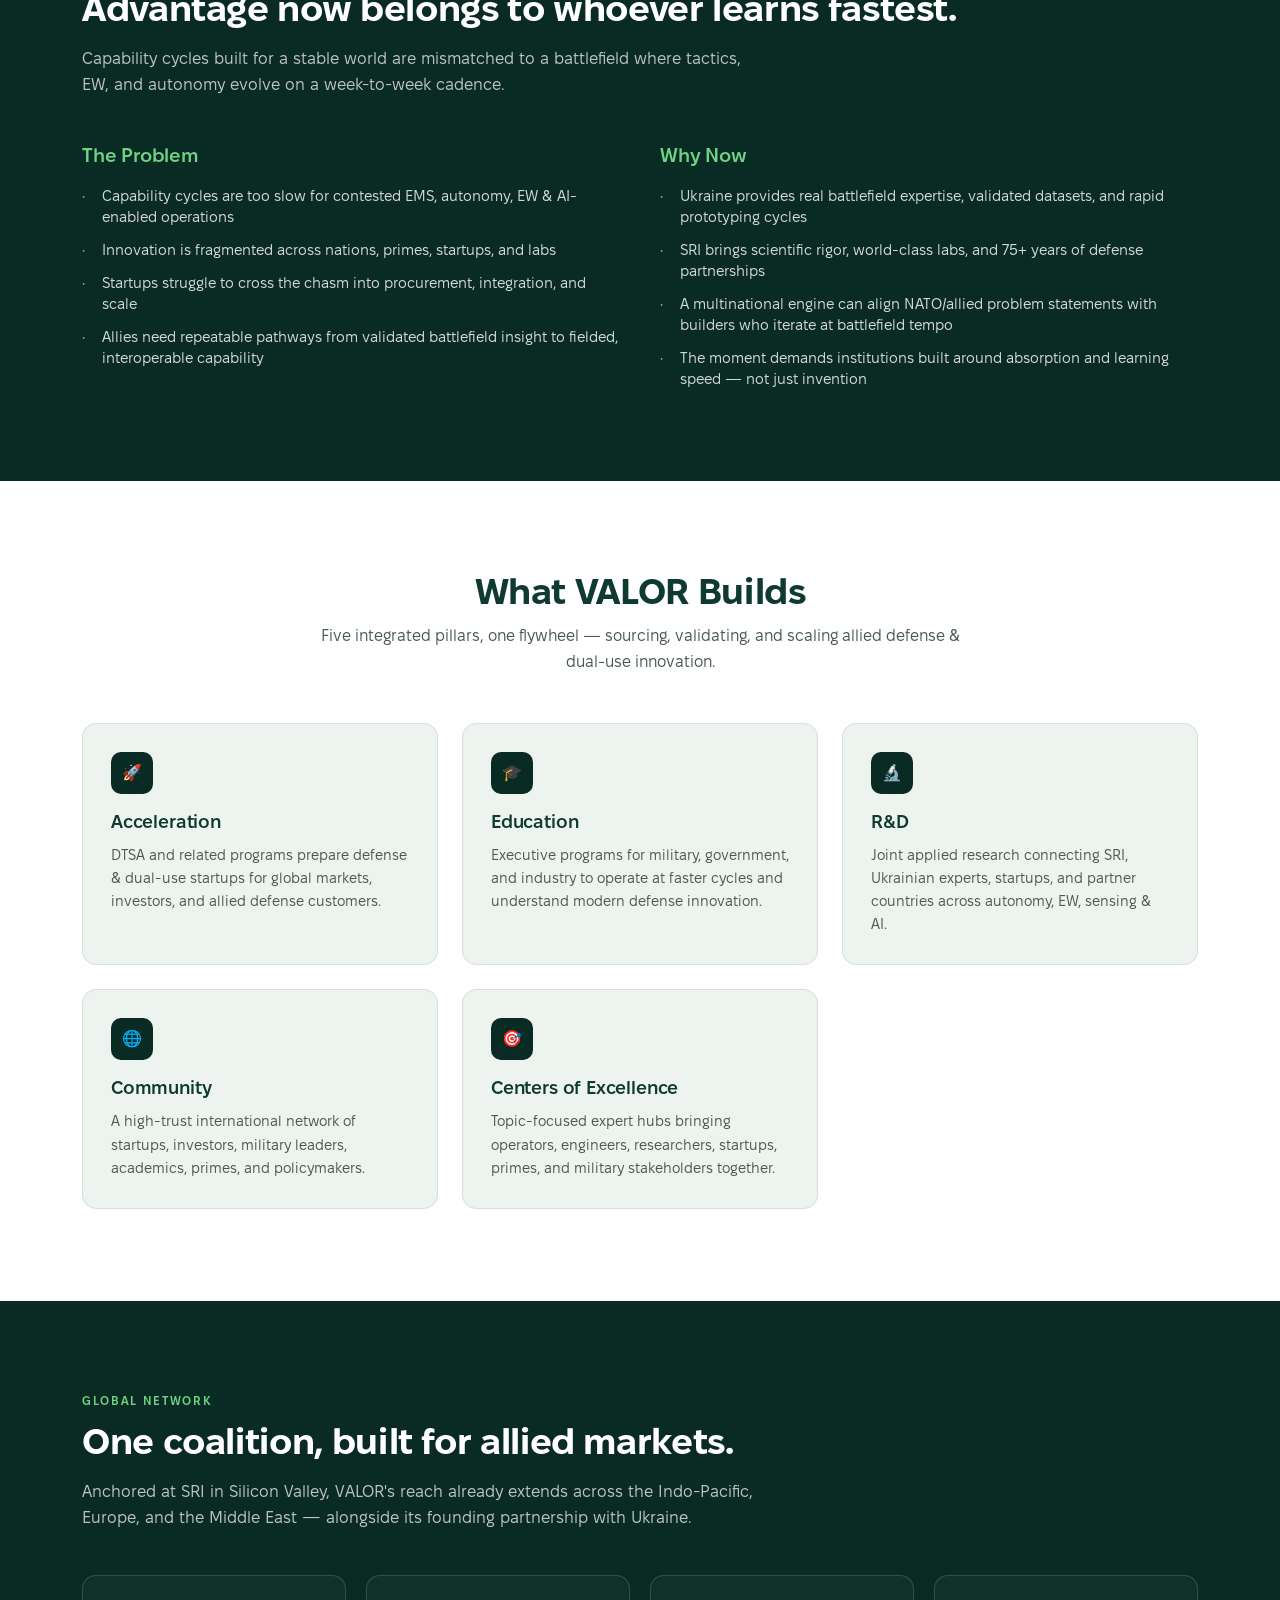
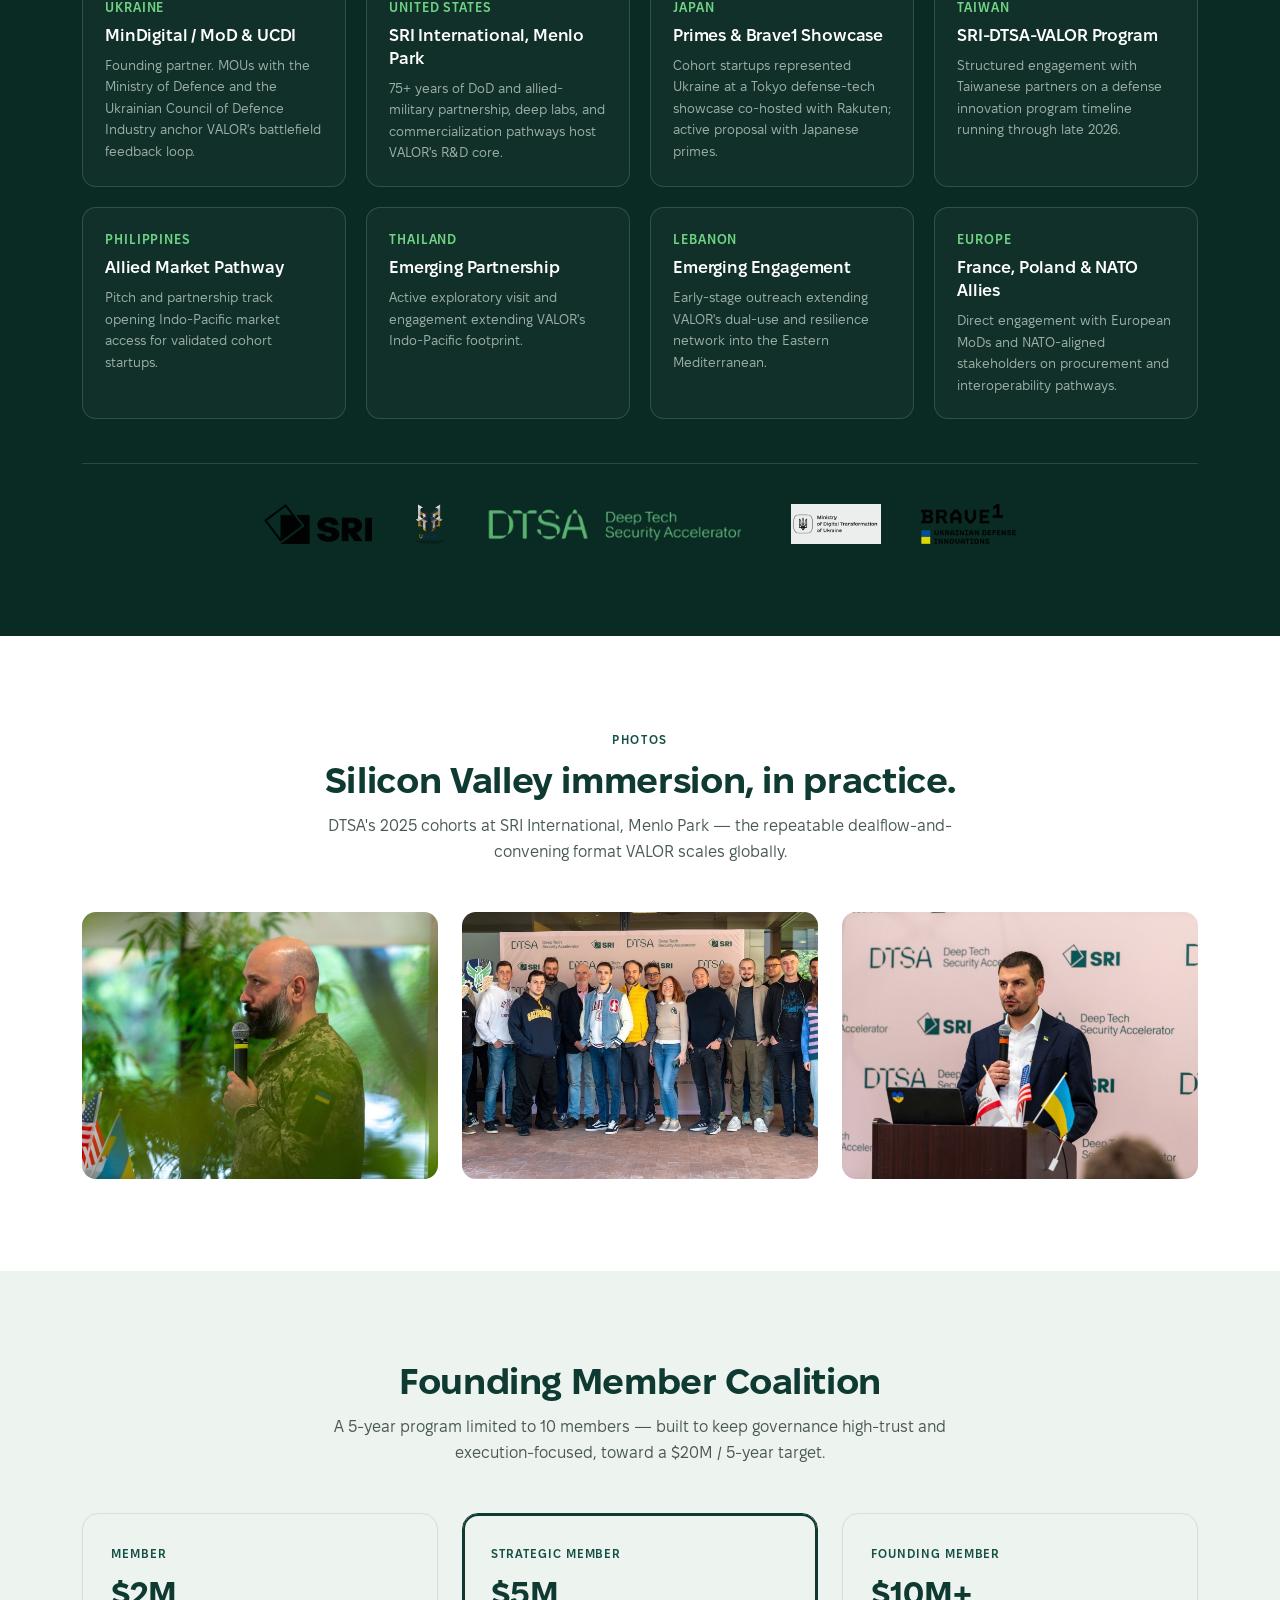
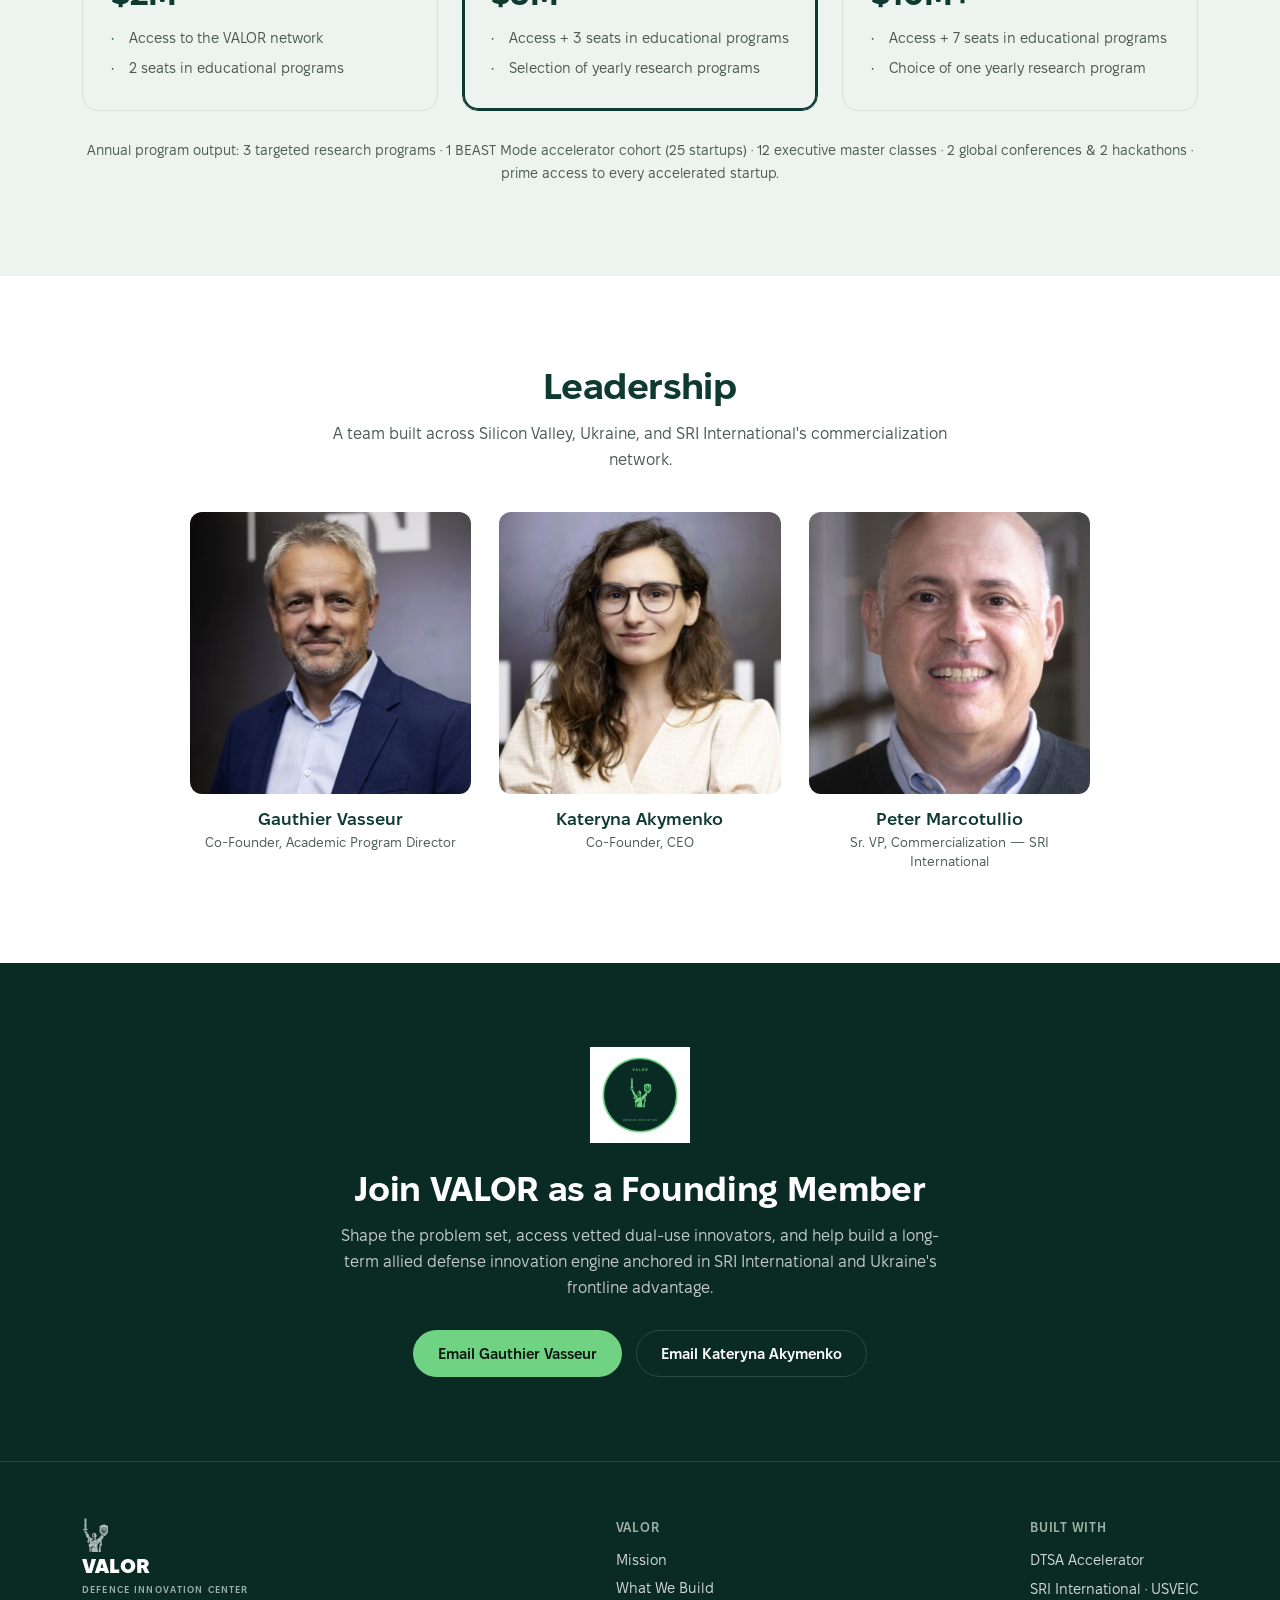
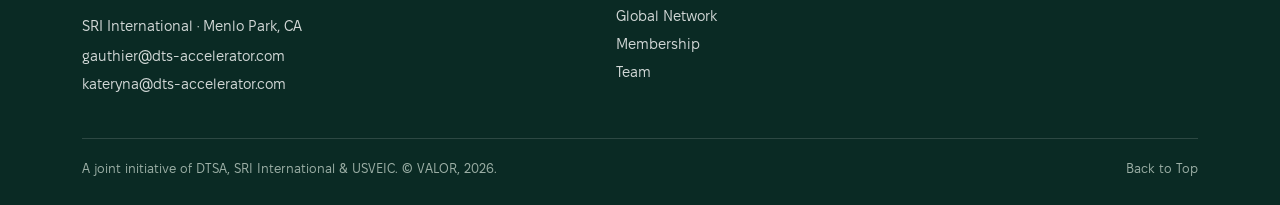
==== commit fac3e13f: "Remove VC / Funding pillar from site Co-Authored-By: Claude Sonnet 5.5 <noreply@anthropic.com>" ====
--- a/docs/index.html
+++ b/docs/index.html
@@ -106,7 +106,7 @@
 <section class="stats-section" id="pillars">
   <div class="wrap">
     <h2>What VALOR Builds</h2>
-    <p class="sub">Six integrated pillars, one flywheel &mdash; sourcing, validating, funding, and scaling allied defense &amp; dual-use innovation.</p>
+    <p class="sub">Five integrated pillars, one flywheel &mdash; sourcing, validating, and scaling allied defense &amp; dual-use innovation.</p>
     <div class="cards-grid">
       <div class="card">
         <div class="icon-chip">🚀</div>
@@ -127,11 +127,6 @@
         <div class="icon-chip">🌐</div>
         <h3>Community</h3>
         <p>A high-trust international network of startups, investors, military leaders, academics, primes, and policymakers.</p>
-      </div>
-      <div class="card">
-        <div class="icon-chip">📈</div>
-        <h3>VC / Funding</h3>
-        <p>A dedicated investment pathway that captures and compounds the value of VALOR's deal flow without compromising the mission.</p>
       </div>
       <div class="card">
         <div class="icon-chip">🎯</div>
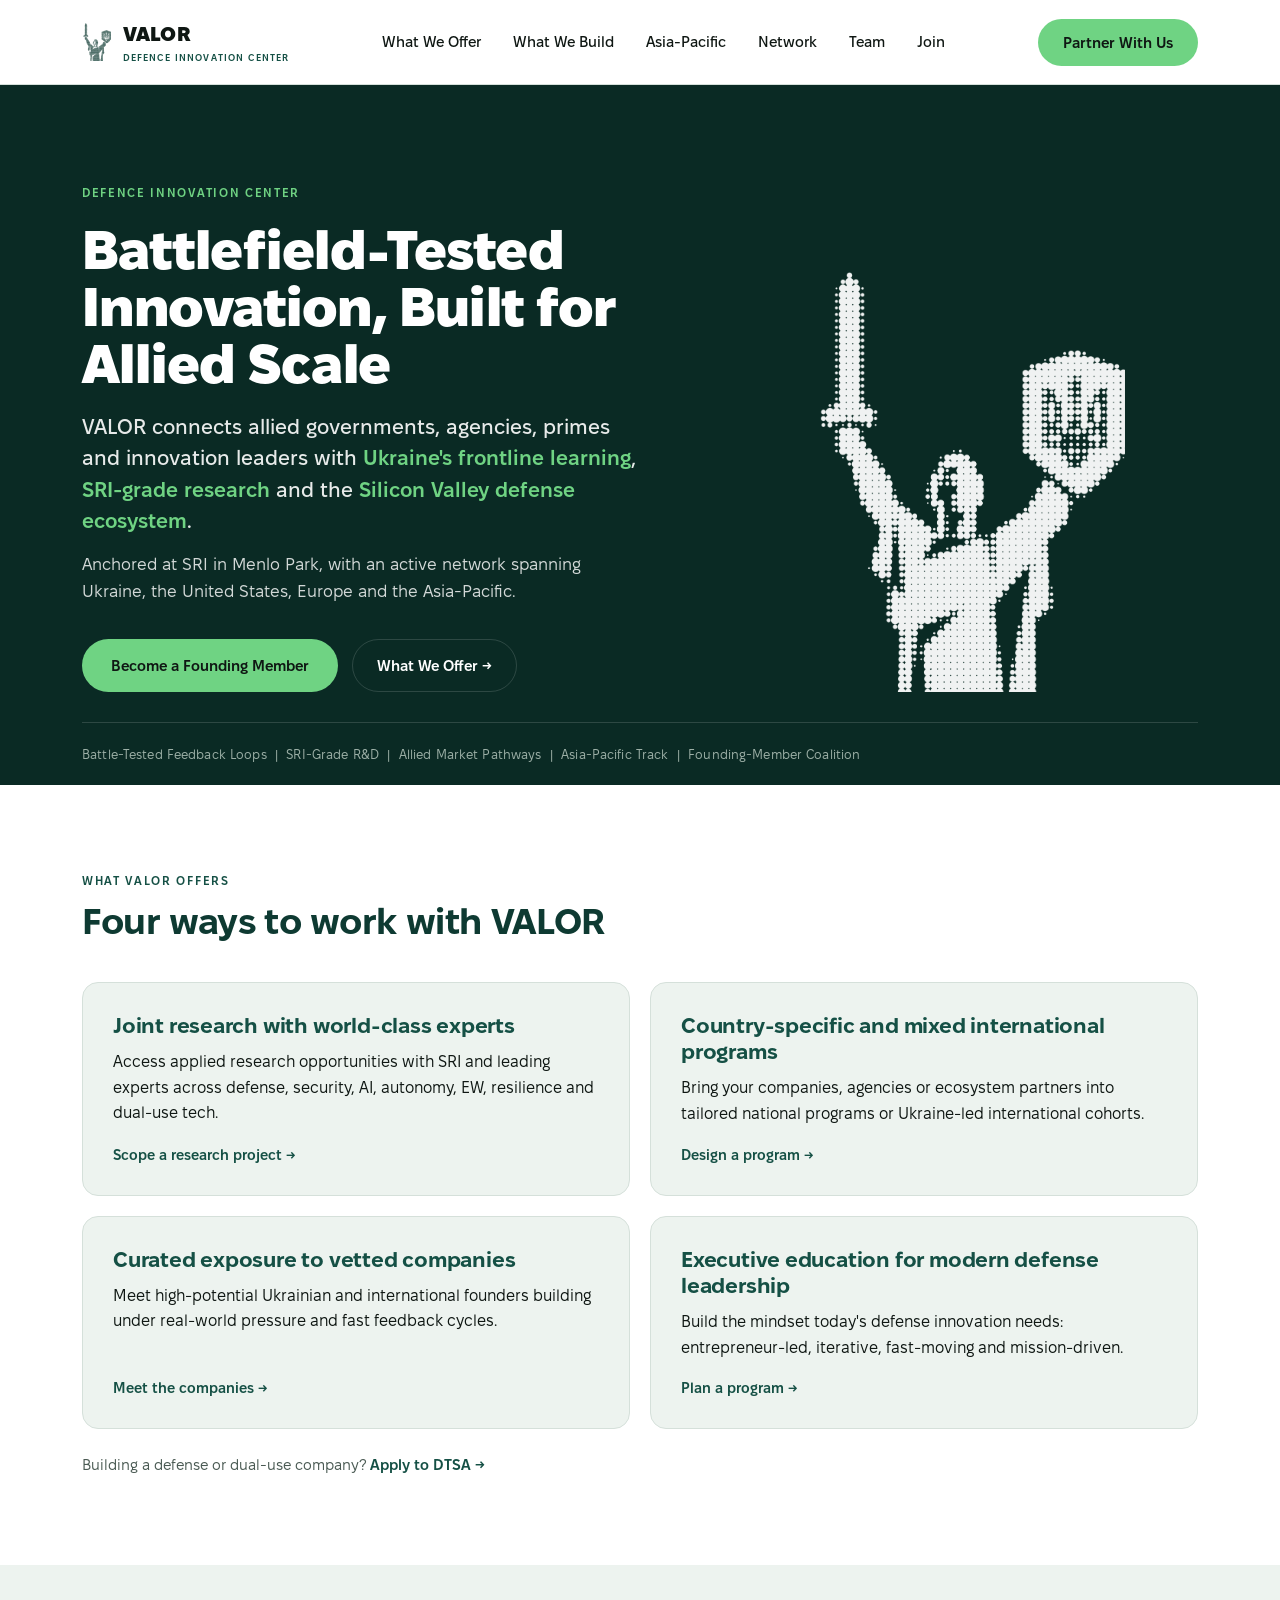
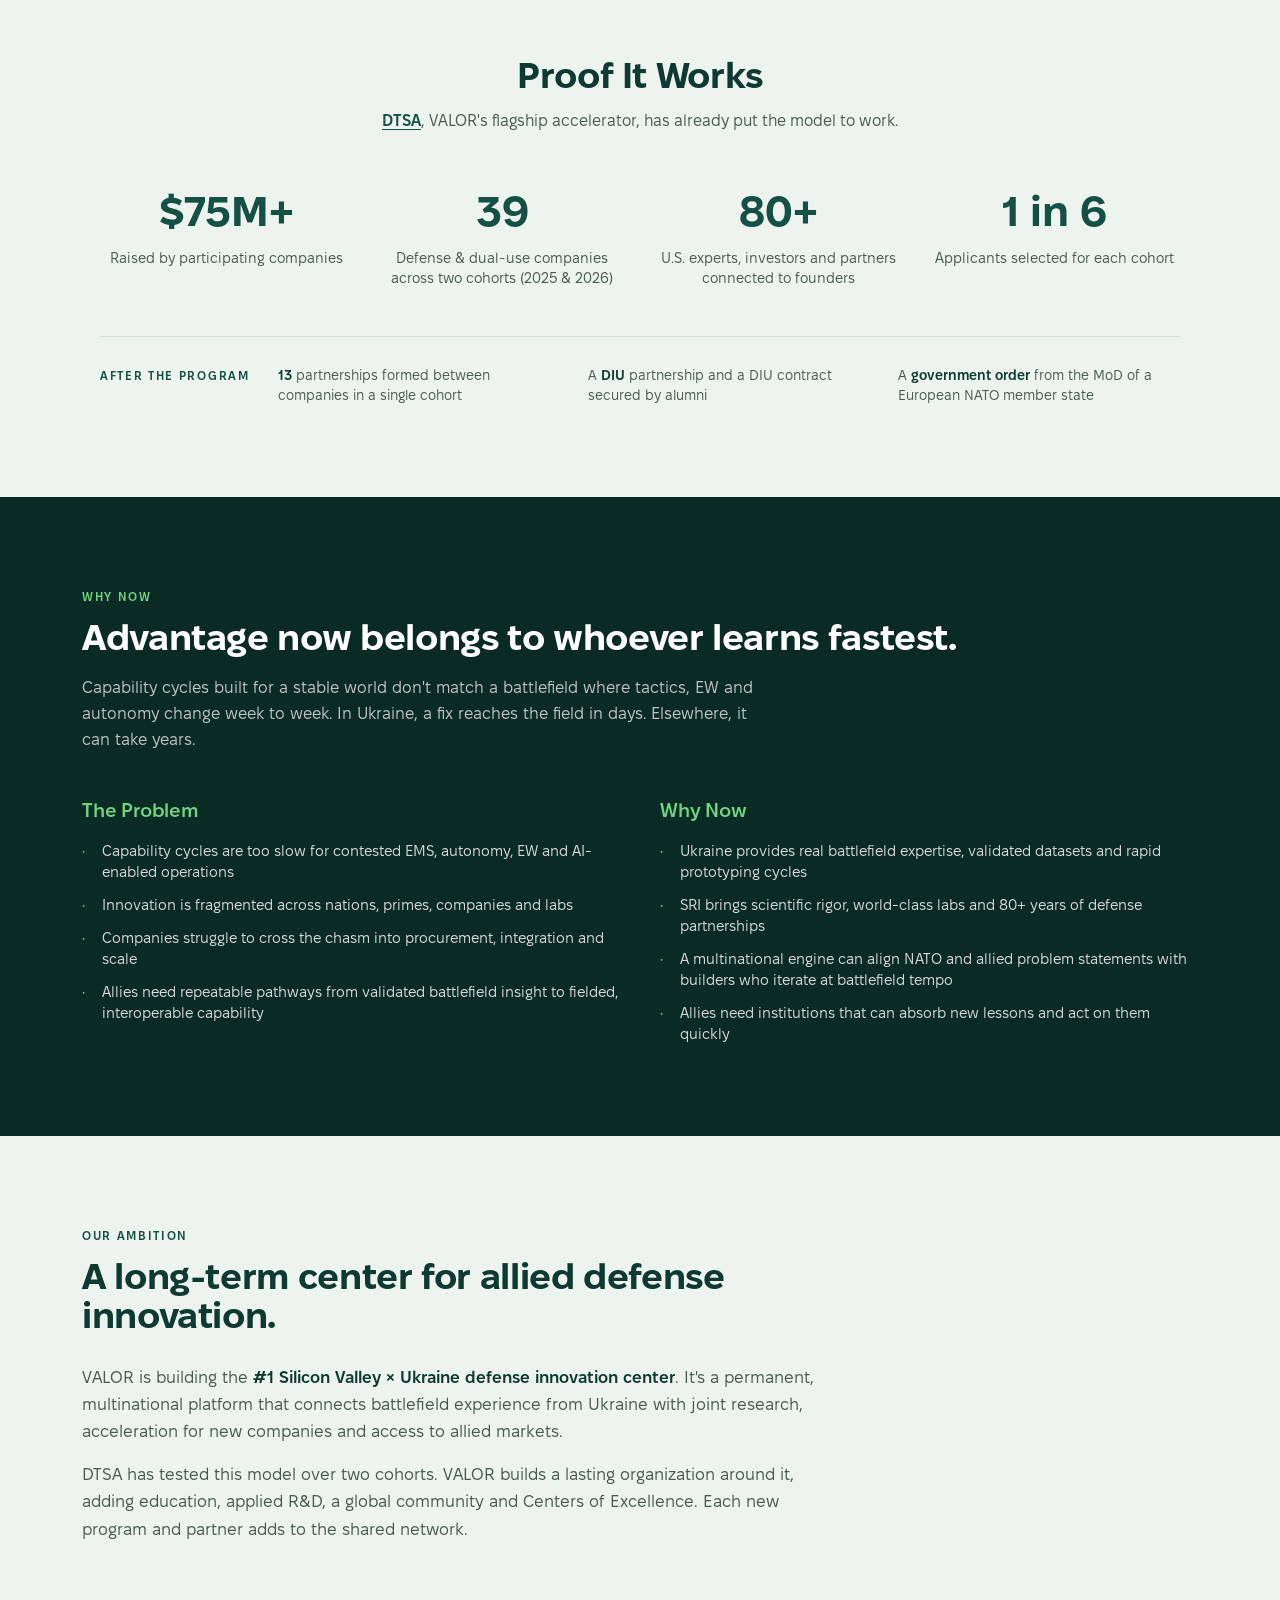
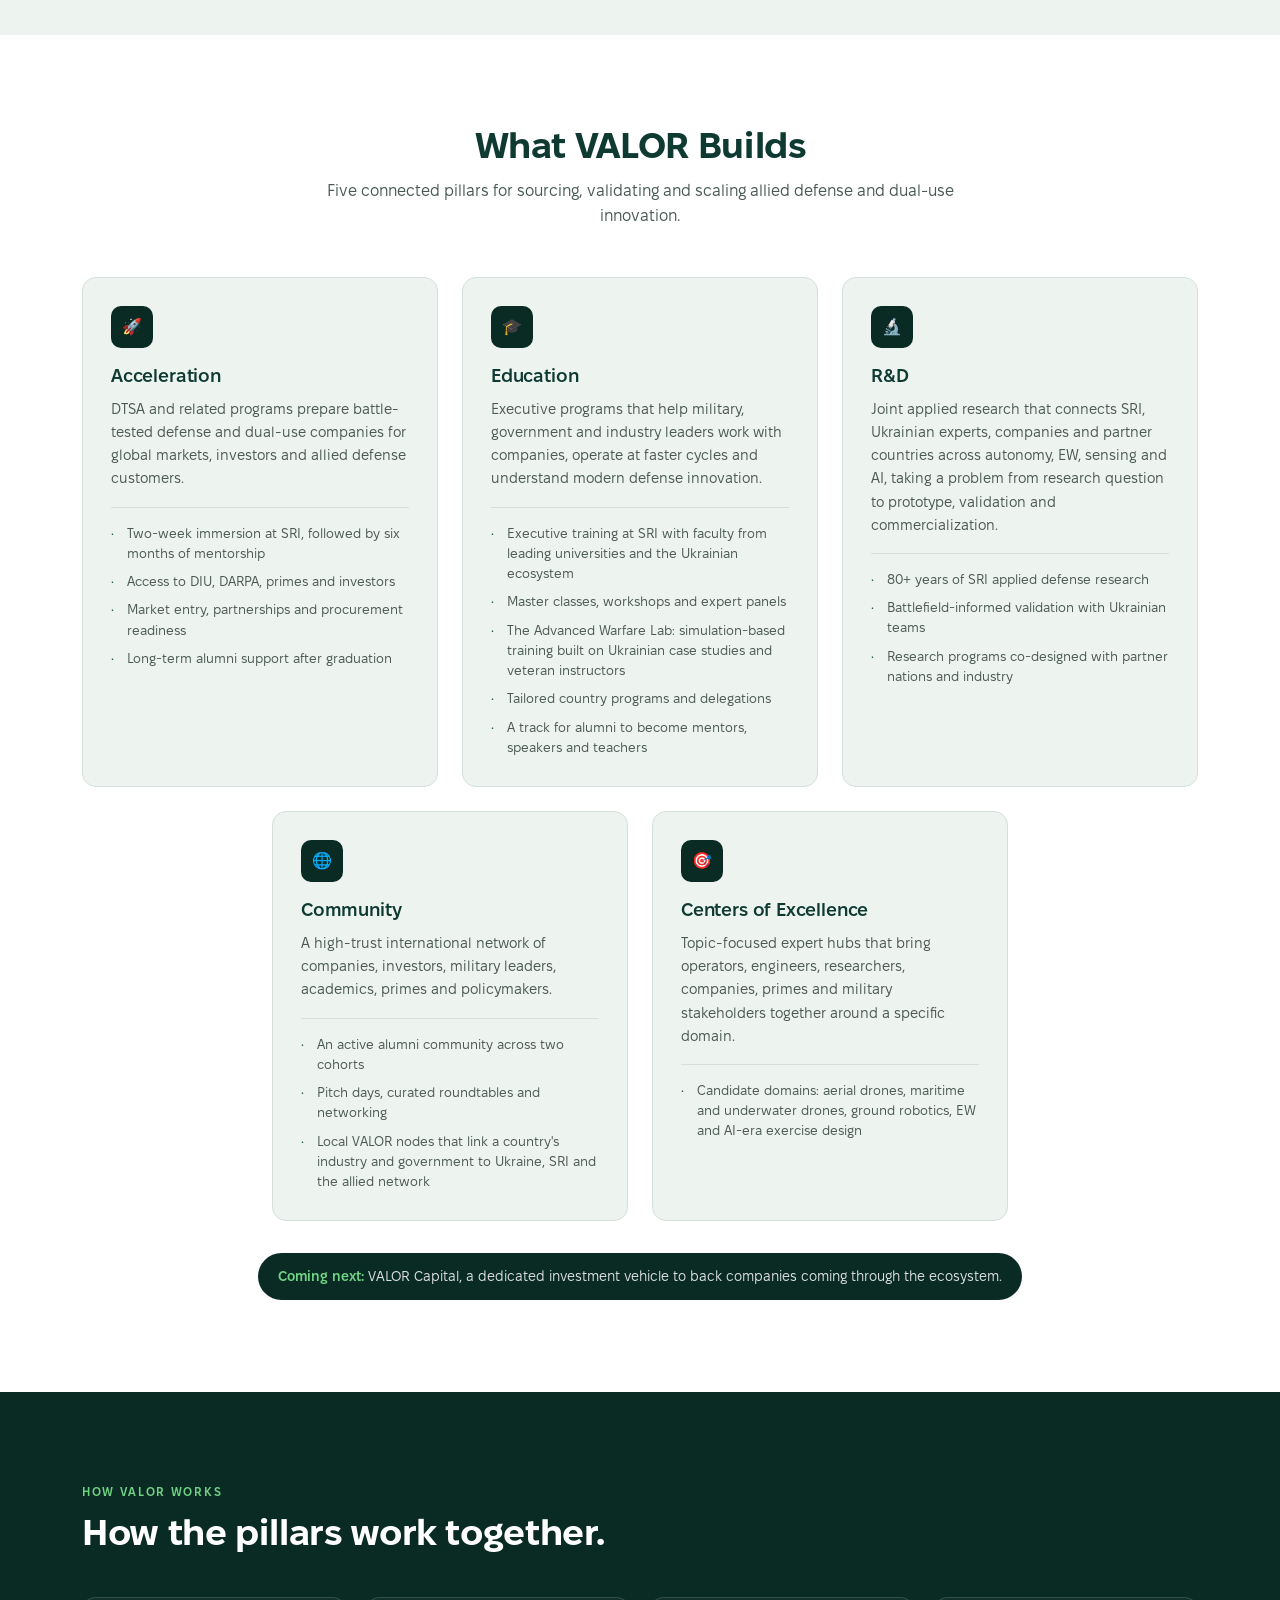
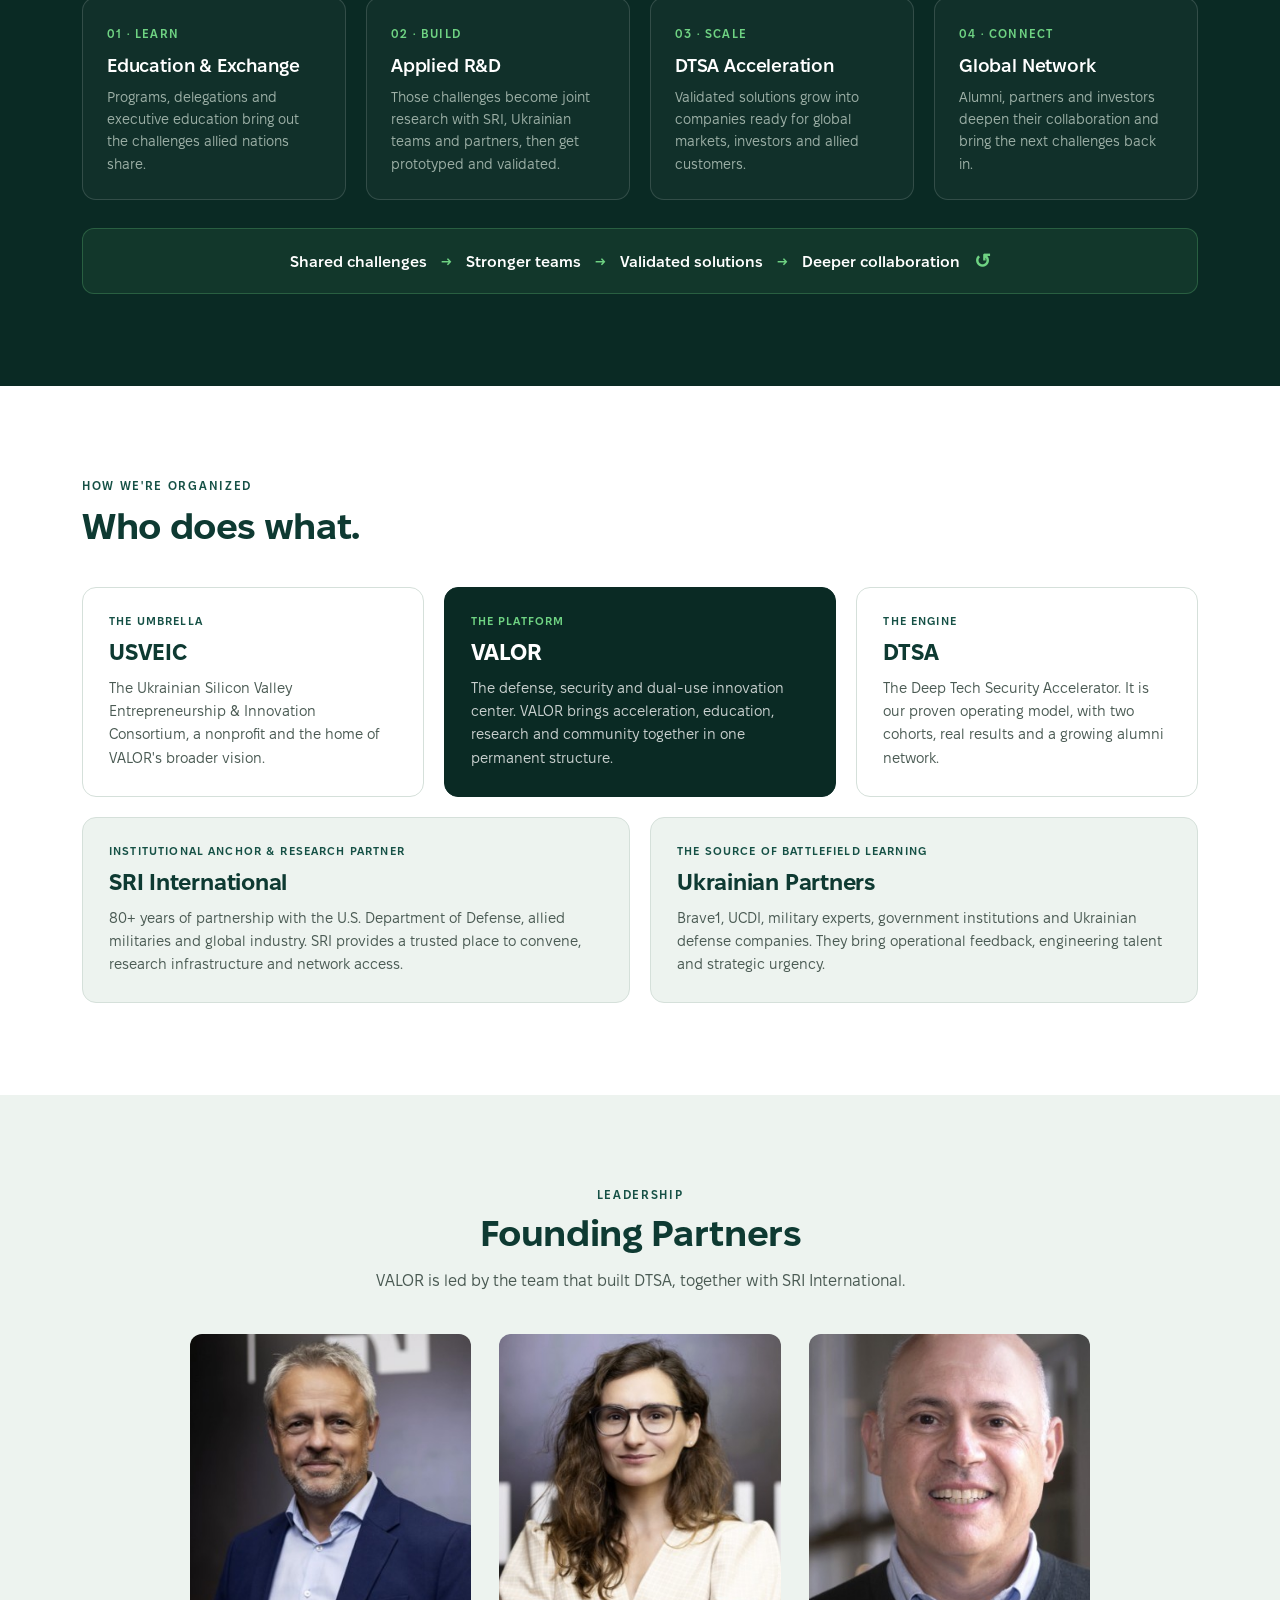
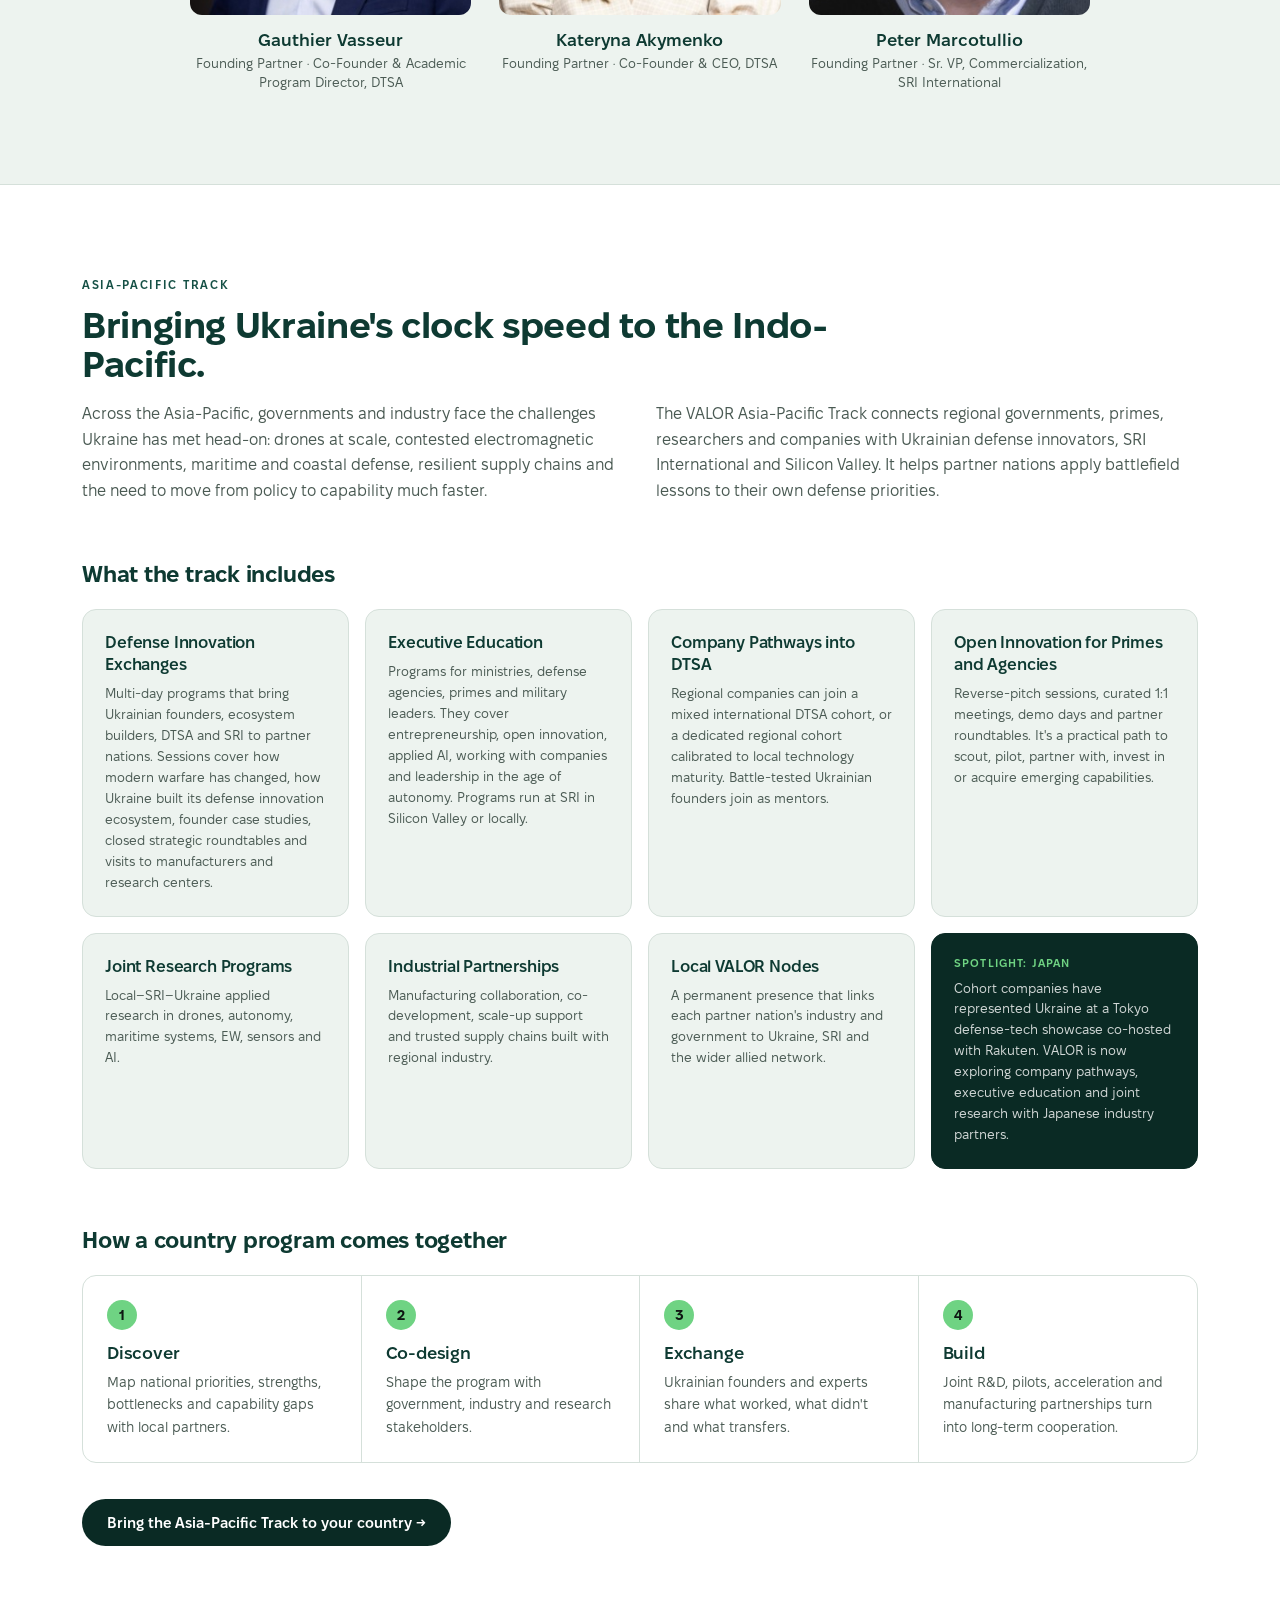
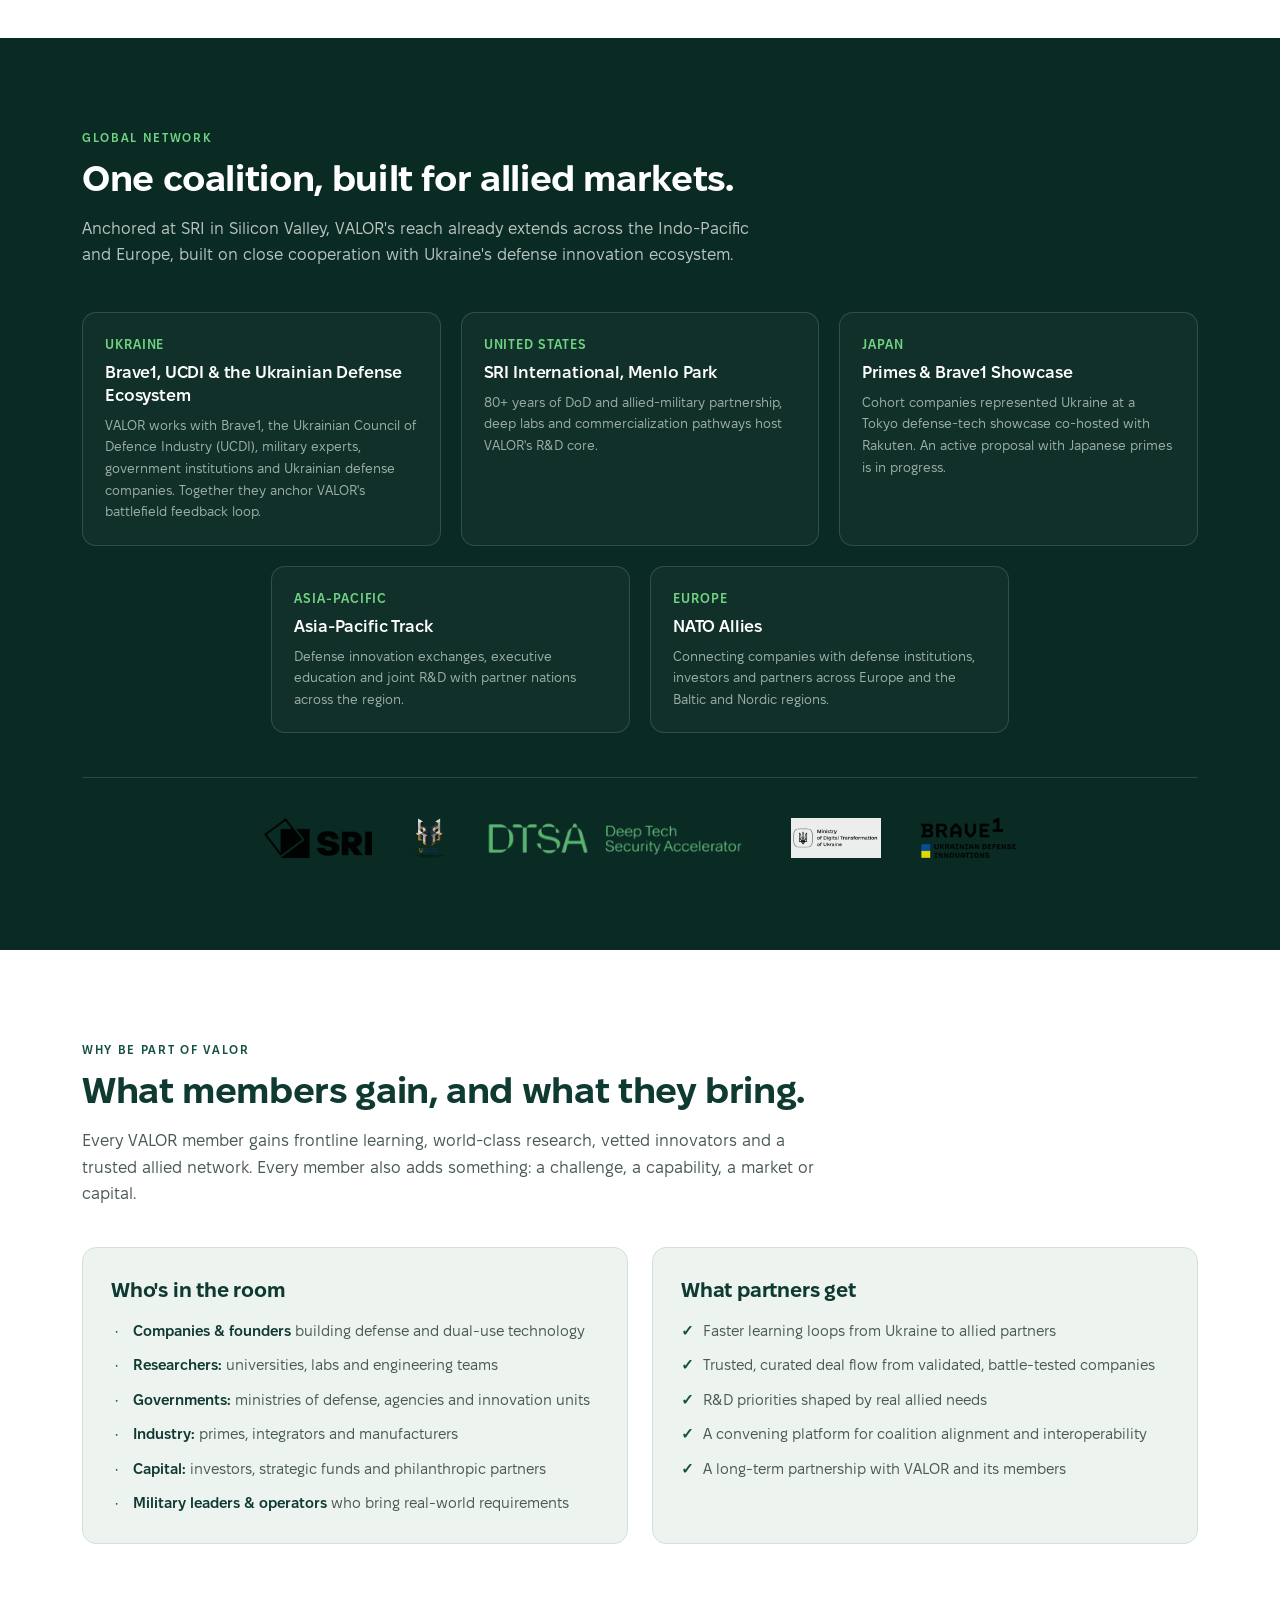
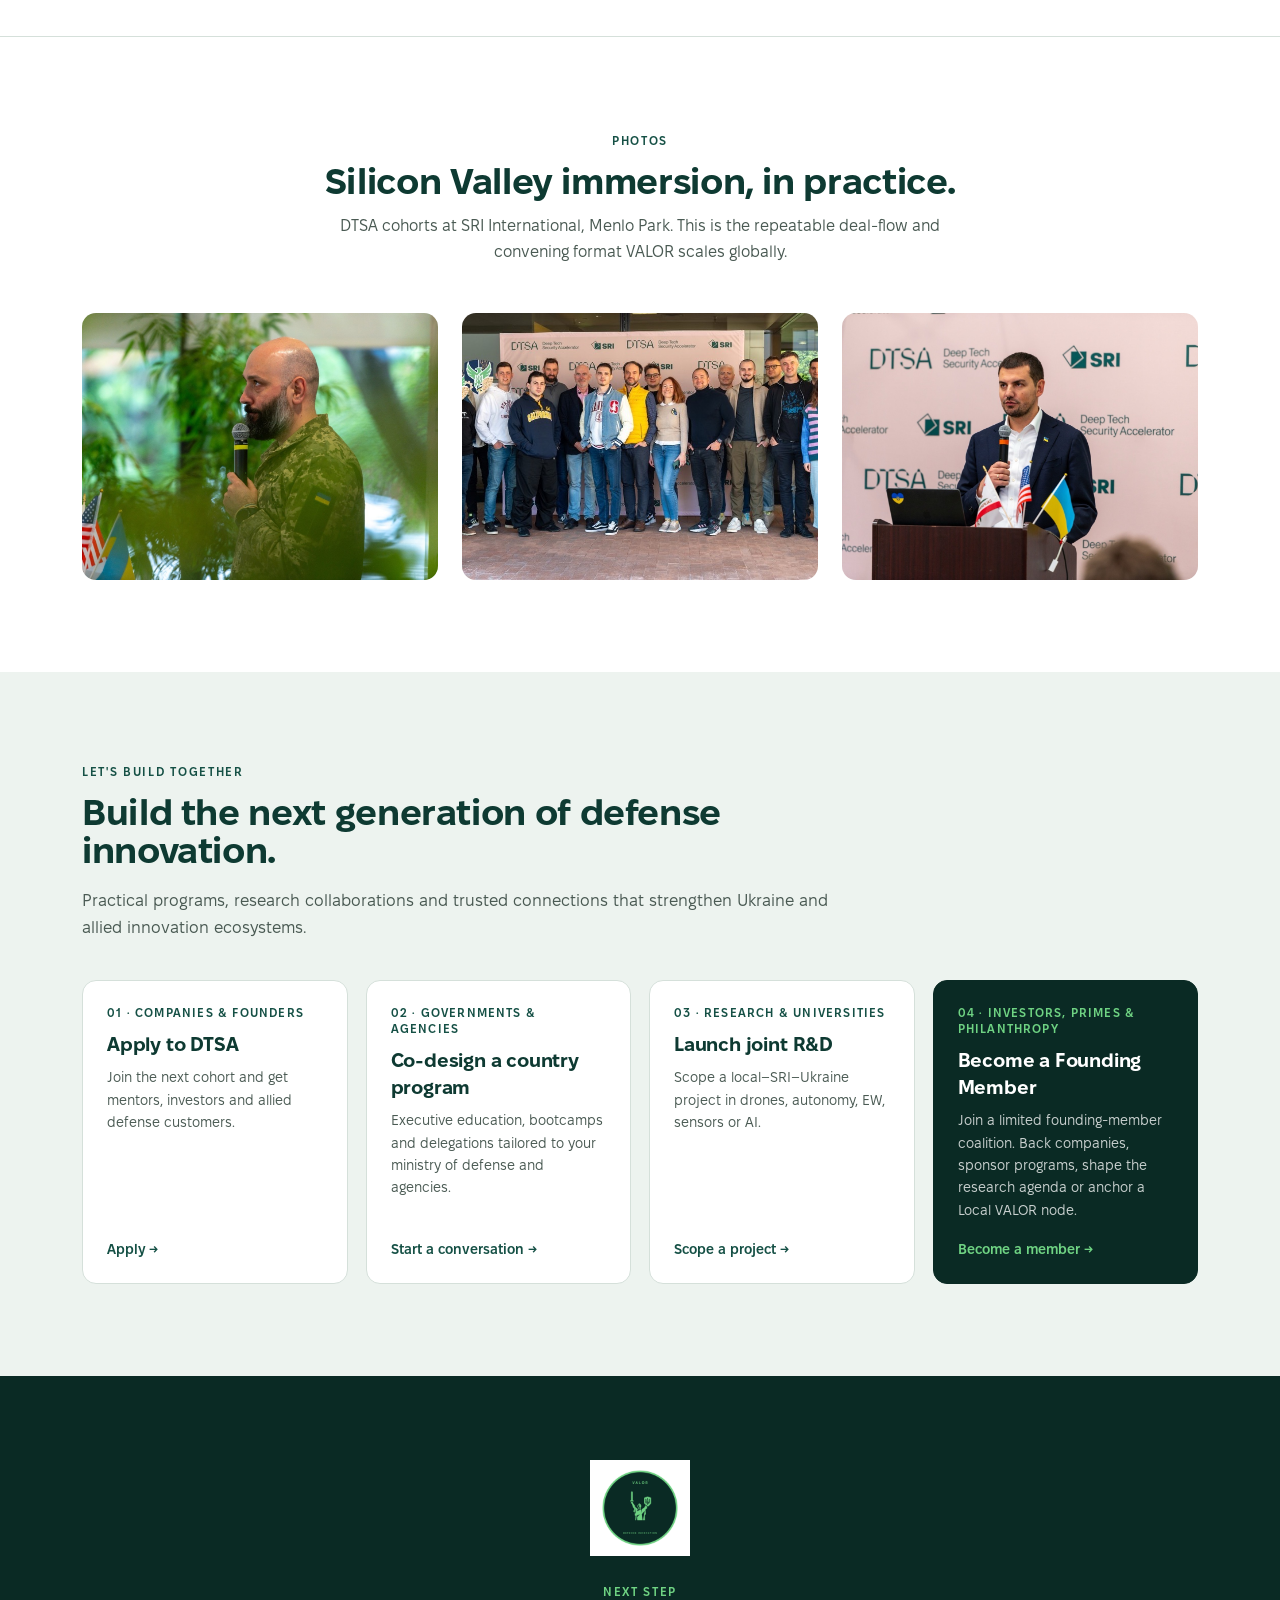
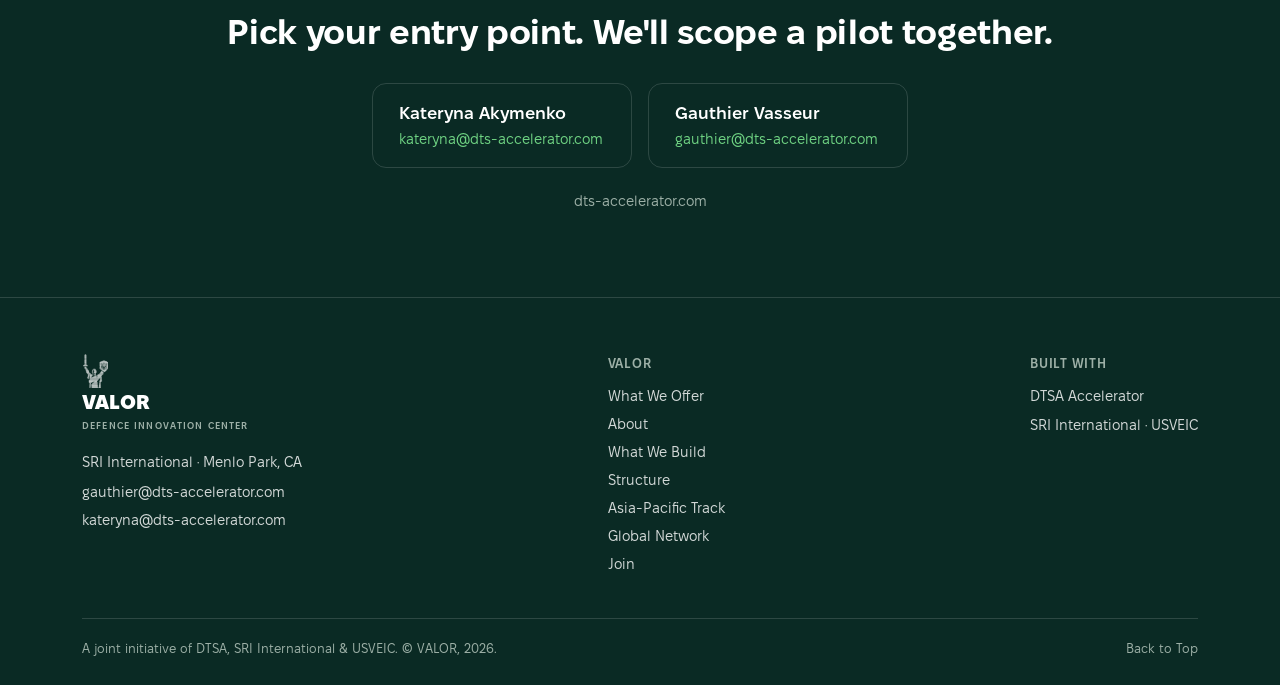
==== commit e169c75b: "Redesign site with copy v2: offers block, new sections, plainer copy Co-Authored-By: Claude Opus 5.5" ====
--- a/docs/index.html
+++ b/docs/index.html
@@ -4,7 +4,7 @@
 <meta charset="utf-8">
 <meta name="viewport" content="width=device-width, initial-scale=1">
 <title>VALOR Defence Innovation Center</title>
-<meta name="description" content="VALOR Defence Innovation Center — a global defense, security, and dual-use innovation hub built with SRI International, USVEIC, and Ukraine's frontline innovators.">
+<meta name="description" content="VALOR Defence Innovation Center — a permanent, multinational defense, security, and dual-use innovation ecosystem built with SRI International, USVEIC, and Ukraine's frontline innovators.">
 <link rel="icon" type="image/png" href="./images/logo/favicon-solid-green.png">
 <link rel="stylesheet" href="./styles.css">
 </head>
@@ -21,16 +21,16 @@
     </a>
     <nav>
       <ul class="main-nav">
-        <li><a href="#mission">Mission</a></li>
+        <li><a href="#offer">What We Offer</a></li>
         <li><a href="#pillars">What We Build</a></li>
-        <li><a href="#network">Global Network</a></li>
-        <li><a href="#membership">Membership</a></li>
+        <li><a href="#asia-pacific">Asia-Pacific</a></li>
+        <li><a href="#network">Network</a></li>
         <li><a href="#team">Team</a></li>
-        <li><a href="#contact">Contact</a></li>
+        <li><a href="#join">Join</a></li>
       </ul>
     </nav>
     <div class="header-actions">
-      <a class="btn btn-primary" href="mailto:gauthier@dts-accelerator.com?subject=Partnering%20with%20VALOR">Partner With Us</a>
+      <a class="btn btn-primary" href="#join">Partner With Us</a>
     </div>
     <button class="nav-toggle" aria-label="Toggle menu" aria-expanded="false">
       <span></span><span></span><span></span>
@@ -43,34 +43,68 @@
     <div>
       <span class="eyebrow">Defence Innovation Center</span>
       <h1>Battlefield-Tested Innovation, Built for Allied Scale</h1>
-      <p class="lede">VALOR combines <b>Ukraine's frontline ingenuity</b>, <b>SRI International's</b> world-leading research, and Silicon Valley's deep-tech ecosystem into a trusted pipeline that lets allied governments, primes, and investors source, validate, and scale defense &amp; dual-use capability &mdash; fast.</p>
-      <p class="lede">Anchored at SRI in Menlo Park, with an active network spanning Ukraine, the United States, Europe, and the Indo-Pacific.</p>
+      <p class="lede lede-lg">VALOR connects allied governments, agencies, primes and innovation leaders with <b>Ukraine's frontline learning</b>, <b>SRI-grade research</b> and the <b>Silicon Valley defense ecosystem</b>.</p>      <p class="lede">Anchored at SRI in Menlo Park, with an active network spanning Ukraine, the United States, Europe and the Asia-Pacific.</p>
       <div class="cta-row">
-        <a class="btn btn-primary" href="mailto:gauthier@dts-accelerator.com?subject=Partnering%20with%20VALOR">Become a Founding Member</a>
-        <a class="btn btn-ghost-dark" href="#pillars">Explore the Program &rarr;</a>
-      </div>
-      <div class="ask"><b>$3M / 3-year founding program</b> &nbsp;&middot;&nbsp; Partners: SRI International &times; USVEIC &times; Government of Ukraine (MinDigital / MoD) &times; Allied Nations</div>
+        <a class="btn btn-primary" href="#join">Become a Founding Member</a>
+        <a class="btn btn-ghost-dark" href="#offer">What We Offer &rarr;</a>
+      </div>
     </div>
     <div class="mark-visual">
       <img src="./images/logo/mark-white-2048.png" alt="The VALOR mark: a halftone trace of the Motherland Monument, Kyiv, bearing the Ukrainian trident.">
     </div>
   </div>
   <div class="wrap">
-    <div class="taglines">Battle-Tested Feedback Loops &nbsp;|&nbsp; SRI-Grade R&amp;D &nbsp;|&nbsp; Allied Market Pathways &nbsp;|&nbsp; Founding-Member Coalition</div>
+    <div class="taglines">Battle-Tested Feedback Loops &nbsp;|&nbsp; SRI-Grade R&amp;D &nbsp;|&nbsp; Allied Market Pathways &nbsp;|&nbsp; Asia-Pacific Track &nbsp;|&nbsp; Founding-Member Coalition</div>
+  </div>
+</section>
+
+<section class="offer-section" id="offer">
+  <div class="wrap">
+    <span class="eyebrow">What VALOR Offers</span>
+    <h2>Four ways to work with VALOR</h2>
+    <div class="offer-grid">
+      <a class="offer-item" href="mailto:gauthier@dts-accelerator.com?subject=VALOR%20joint%20research">
+        <h3>Joint research with world-class experts</h3>
+        <p>Access applied research opportunities with SRI and leading experts across defense, security, AI, autonomy, EW, resilience and dual-use tech.</p>
+        <span class="go">Scope a research project &rarr;</span>
+      </a>
+      <a class="offer-item" href="mailto:gauthier@dts-accelerator.com?subject=VALOR%20country%20program">
+        <h3>Country-specific and mixed international programs</h3>
+        <p>Bring your companies, agencies or ecosystem partners into tailored national programs or Ukraine-led international cohorts.</p>
+        <span class="go">Design a program &rarr;</span>
+      </a>
+      <a class="offer-item" href="mailto:kateryna@dts-accelerator.com?subject=VALOR%20company%20deal%20flow">
+        <h3>Curated exposure to vetted companies</h3>
+        <p>Meet high-potential Ukrainian and international founders building under real-world pressure and fast feedback cycles.</p>
+        <span class="go">Meet the companies &rarr;</span>
+      </a>
+      <a class="offer-item" href="mailto:gauthier@dts-accelerator.com?subject=VALOR%20executive%20education">
+        <h3>Executive education for modern defense leadership</h3>
+        <p>Build the mindset today's defense innovation needs: entrepreneur-led, iterative, fast-moving and mission-driven.</p>
+        <span class="go">Plan a program &rarr;</span>
+      </a>
+    </div>
+    <p class="offer-note">Building a defense or dual-use company? <a href="https://dts-accelerator.com/" target="_blank" rel="noopener">Apply to DTSA &rarr;</a></p>
   </div>
 </section>
 
 <section class="stats-section">
   <div class="wrap">
     <h2>Proof It Works</h2>
-    <p class="sub">DTSA &mdash; VALOR's flagship accelerator vector &mdash; already shows the model compounding.</p>
-    <div class="stats-grid">
-      <div class="stat"><div class="num accent">$30M+</div><div class="label">Raised by Alumni Startups Post-Program</div></div>
-      <div class="stat"><div class="num accent">42</div><div class="label">Startups Across Two Cohorts</div></div>
-      <div class="stat"><div class="num accent">80+</div><div class="label">Connections Into the U.S. Defense Ecosystem</div></div>
-      <div class="stat"><div class="num">1</div><div class="label">Government Order From a European NATO MoD</div></div>
-      <div class="stat"><div class="num">DIU</div><div class="label">Partnership + Contract Secured by Cohort Startups</div></div>
-      <div class="stat"><div class="num">13</div><div class="label">Intra-Cohort Startup Collaborations</div></div>
+    <p class="sub"><a class="inline-link" href="https://dts-accelerator.com/" target="_blank" rel="noopener">DTSA</a>, VALOR's flagship accelerator, has already put the model to work.</p>
+    <div class="stats-grid stats-4">
+      <div class="stat"><div class="num accent">$75M+</div><div class="label">Raised by participating companies</div></div>
+      <div class="stat"><div class="num accent">39</div><div class="label">Defense &amp; dual-use companies across two cohorts (2025 &amp; 2026)</div></div>
+      <div class="stat"><div class="num accent">80+</div><div class="label">U.S. experts, investors and partners connected to founders</div></div>
+      <div class="stat"><div class="num accent">1 in 6</div><div class="label">Applicants selected for each cohort</div></div>
+    </div>
+    <div class="alumni-row">
+      <span class="alumni-label">After the program</span>
+      <ul>
+        <li><b>13</b> partnerships formed between companies in a single cohort</li>
+        <li>A <b>DIU</b> partnership and a DIU contract secured by alumni</li>
+        <li>A <b>government order</b> from the MoD of a European NATO member state</li>
+      </ul>
     </div>
   </div>
 </section>
@@ -79,26 +113,37 @@
   <div class="wrap">
     <span class="eyebrow">Why Now</span>
     <h2>Advantage now belongs to whoever learns fastest.</h2>
-    <p class="sub">Capability cycles built for a stable world are mismatched to a battlefield where tactics, EW, and autonomy evolve on a week-to-week cadence.</p>
+    <p class="sub">Capability cycles built for a stable world don't match a battlefield where tactics, EW and autonomy change week to week. In Ukraine, a fix reaches the field in days. Elsewhere, it can take years.</p>
     <div class="problem-grid">
       <div>
         <h3>The Problem</h3>
         <ul>
-          <li>Capability cycles are too slow for contested EMS, autonomy, EW &amp; AI-enabled operations</li>
-          <li>Innovation is fragmented across nations, primes, startups, and labs</li>
-          <li>Startups struggle to cross the chasm into procurement, integration, and scale</li>
+          <li>Capability cycles are too slow for contested EMS, autonomy, EW and AI-enabled operations</li>
+          <li>Innovation is fragmented across nations, primes, companies and labs</li>
+          <li>Companies struggle to cross the chasm into procurement, integration and scale</li>
           <li>Allies need repeatable pathways from validated battlefield insight to fielded, interoperable capability</li>
         </ul>
       </div>
       <div>
         <h3>Why Now</h3>
         <ul>
-          <li>Ukraine provides real battlefield expertise, validated datasets, and rapid prototyping cycles</li>
-          <li>SRI brings scientific rigor, world-class labs, and 75+ years of defense partnerships</li>
-          <li>A multinational engine can align NATO/allied problem statements with builders who iterate at battlefield tempo</li>
-          <li>The moment demands institutions built around absorption and learning speed &mdash; not just invention</li>
-        </ul>
-      </div>
+          <li>Ukraine provides real battlefield expertise, validated datasets and rapid prototyping cycles</li>
+          <li>SRI brings scientific rigor, world-class labs and 80+ years of defense partnerships</li>
+          <li>A multinational engine can align NATO and allied problem statements with builders who iterate at battlefield tempo</li>
+          <li>Allies need institutions that can absorb new lessons and act on them quickly</li>
+        </ul>
+      </div>
+    </div>
+  </div>
+</section>
+
+<section class="light-section ambition" id="about">
+  <div class="wrap">
+    <span class="eyebrow">Our Ambition</span>
+    <h2>A long-term center for allied defense innovation.</h2>
+    <div class="ambition-body">
+      <p>VALOR is building the <b>#1 Silicon Valley &times; Ukraine defense innovation center</b>. It's a permanent, multinational platform that connects battlefield experience from Ukraine with joint research, acceleration for new companies and access to allied markets.</p>
+      <p>DTSA has tested this model over two cohorts. VALOR builds a lasting organization around it, adding education, applied R&amp;D, a global community and Centers of Excellence. Each new program and partner adds to the shared network.</p>
     </div>
   </div>
 </section>
@@ -106,33 +151,183 @@
 <section class="stats-section" id="pillars">
   <div class="wrap">
     <h2>What VALOR Builds</h2>
-    <p class="sub">Five integrated pillars, one flywheel &mdash; sourcing, validating, and scaling allied defense &amp; dual-use innovation.</p>
+    <p class="sub">Five connected pillars for sourcing, validating and scaling allied defense and dual-use innovation.</p>
     <div class="cards-grid">
       <div class="card">
         <div class="icon-chip">🚀</div>
         <h3>Acceleration</h3>
-        <p>DTSA and related programs prepare defense &amp; dual-use startups for global markets, investors, and allied defense customers.</p>
+        <p>DTSA and related programs prepare battle-tested defense and dual-use companies for global markets, investors and allied defense customers.</p>
+        <ul>
+          <li>Two-week immersion at SRI, followed by six months of mentorship</li>
+          <li>Access to DIU, DARPA, primes and investors</li>
+          <li>Market entry, partnerships and procurement readiness</li>
+          <li>Long-term alumni support after graduation</li>
+        </ul>
       </div>
       <div class="card">
         <div class="icon-chip">🎓</div>
         <h3>Education</h3>
-        <p>Executive programs for military, government, and industry to operate at faster cycles and understand modern defense innovation.</p>
+        <p>Executive programs that help military, government and industry leaders work with companies, operate at faster cycles and understand modern defense innovation.</p>
+        <ul>
+          <li>Executive training at SRI with faculty from leading universities and the Ukrainian ecosystem</li>
+          <li>Master classes, workshops and expert panels</li>
+          <li>The Advanced Warfare Lab: simulation-based training built on Ukrainian case studies and veteran instructors</li>
+          <li>Tailored country programs and delegations</li>
+          <li>A track for alumni to become mentors, speakers and teachers</li>
+        </ul>
       </div>
       <div class="card">
         <div class="icon-chip">🔬</div>
         <h3>R&amp;D</h3>
-        <p>Joint applied research connecting SRI, Ukrainian experts, startups, and partner countries across autonomy, EW, sensing &amp; AI.</p>
+        <p>Joint applied research that connects SRI, Ukrainian experts, companies and partner countries across autonomy, EW, sensing and AI, taking a problem from research question to prototype, validation and commercialization.</p>
+        <ul>
+          <li>80+ years of SRI applied defense research</li>
+          <li>Battlefield-informed validation with Ukrainian teams</li>
+          <li>Research programs co-designed with partner nations and industry</li>
+        </ul>
       </div>
       <div class="card">
         <div class="icon-chip">🌐</div>
         <h3>Community</h3>
-        <p>A high-trust international network of startups, investors, military leaders, academics, primes, and policymakers.</p>
+        <p>A high-trust international network of companies, investors, military leaders, academics, primes and policymakers.</p>
+        <ul>
+          <li>An active alumni community across two cohorts</li>
+          <li>Pitch days, curated roundtables and networking</li>
+          <li>Local VALOR nodes that link a country's industry and government to Ukraine, SRI and the allied network</li>
+        </ul>
       </div>
       <div class="card">
         <div class="icon-chip">🎯</div>
         <h3>Centers of Excellence</h3>
-        <p>Topic-focused expert hubs bringing operators, engineers, researchers, startups, primes, and military stakeholders together.</p>
-      </div>
+        <p>Topic-focused expert hubs that bring operators, engineers, researchers, companies, primes and military stakeholders together around a specific domain.</p>
+        <ul>
+          <li>Candidate domains: aerial drones, maritime and underwater drones, ground robotics, EW and AI-era exercise design</li>
+        </ul>
+      </div>
+    </div>
+    <p class="cards-note"><b>Coming next:</b> VALOR Capital, a dedicated investment vehicle to back companies coming through the ecosystem.</p>
+  </div>
+</section>
+
+<section class="dark-section">
+  <div class="wrap">
+    <span class="eyebrow">How VALOR Works</span>
+    <h2>How the pillars work together.</h2>
+    <ol class="flywheel">
+      <li>
+        <span class="step">01 &middot; Learn</span>
+        <h3>Education &amp; Exchange</h3>
+        <p>Programs, delegations and executive education bring out the challenges allied nations share.</p>
+      </li>
+      <li>
+        <span class="step">02 &middot; Build</span>
+        <h3>Applied R&amp;D</h3>
+        <p>Those challenges become joint research with SRI, Ukrainian teams and partners, then get prototyped and validated.</p>
+      </li>
+      <li>
+        <span class="step">03 &middot; Scale</span>
+        <h3>DTSA Acceleration</h3>
+        <p>Validated solutions grow into companies ready for global markets, investors and allied customers.</p>
+      </li>
+      <li>
+        <span class="step">04 &middot; Connect</span>
+        <h3>Global Network</h3>
+        <p>Alumni, partners and investors deepen their collaboration and bring the next challenges back in.</p>
+      </li>
+    </ol>
+    <div class="flywheel-strip">
+      <span>Shared challenges</span><span class="arrow">&rarr;</span>
+      <span>Stronger teams</span><span class="arrow">&rarr;</span>
+      <span>Validated solutions</span><span class="arrow">&rarr;</span>
+      <span>Deeper collaboration</span><span class="arrow loop">&#8634;</span>
+    </div>
+  </div>
+</section>
+
+<section class="light-section" id="structure">
+  <div class="wrap">
+    <span class="eyebrow">How We're Organized</span>
+    <h2>Who does what.</h2>
+    <div class="structure">
+      <div class="structure-row core">
+        <div class="role-card">
+          <div class="role-tag">The Umbrella</div>
+          <h3>USVEIC</h3>
+          <p>The Ukrainian Silicon Valley Entrepreneurship &amp; Innovation Consortium, a nonprofit and the home of VALOR's broader vision.</p>
+        </div>
+        <div class="role-card featured">
+          <div class="role-tag">The Platform</div>
+          <h3>VALOR</h3>
+          <p>The defense, security and dual-use innovation center. VALOR brings acceleration, education, research and community together in one permanent structure.</p>
+        </div>
+        <div class="role-card">
+          <div class="role-tag">The Engine</div>
+          <h3>DTSA</h3>
+          <p>The Deep Tech Security Accelerator. It is our proven operating model, with two cohorts, real results and a growing alumni network.</p>
+        </div>
+      </div>
+      <div class="structure-row partners">
+        <div class="role-card">
+          <div class="role-tag">Institutional Anchor &amp; Research Partner</div>
+          <h3>SRI International</h3>
+          <p>80+ years of partnership with the U.S. Department of Defense, allied militaries and global industry. SRI provides a trusted place to convene, research infrastructure and network access.</p>
+        </div>
+        <div class="role-card">
+          <div class="role-tag">The Source of Battlefield Learning</div>
+          <h3>Ukrainian Partners</h3>
+          <p>Brave1, UCDI, military experts, government institutions and Ukrainian defense companies. They bring operational feedback, engineering talent and strategic urgency.</p>
+        </div>
+      </div>
+    </div>
+  </div>
+</section>
+
+<section class="team-section" id="team">
+  <div class="wrap">
+    <span class="eyebrow">Leadership</span>
+    <h2>Founding Partners</h2>
+    <p class="sub">VALOR is led by the team that built DTSA, together with SRI International.</p>
+    <div class="team-grid">
+      <div class="team-card"><img src="./images/team-gauthier.png" alt="Gauthier Vasseur"><div class="name">Gauthier Vasseur</div><div class="role">Founding Partner &middot; Co-Founder &amp; Academic Program Director, DTSA</div></div>
+      <div class="team-card"><img src="./images/team-kateryna.png" alt="Kateryna Akymenko"><div class="name">Kateryna Akymenko</div><div class="role">Founding Partner &middot; Co-Founder &amp; CEO, DTSA</div></div>
+      <div class="team-card"><img src="./images/team-peter.png" alt="Peter Marcotullio"><div class="name">Peter Marcotullio</div><div class="role">Founding Partner &middot; Sr. VP, Commercialization, SRI International</div></div>
+    </div>
+  </div>
+</section>
+
+<section class="light-section apac" id="asia-pacific">
+  <div class="wrap">
+    <span class="eyebrow">Asia-Pacific Track</span>
+    <h2>Bringing Ukraine's clock speed to the Indo-Pacific.</h2>
+    <div class="apac-intro">
+      <p>Across the Asia-Pacific, governments and industry face the challenges Ukraine has met head-on: drones at scale, contested electromagnetic environments, maritime and coastal defense, resilient supply chains and the need to move from policy to capability much faster.</p>
+      <p>The VALOR Asia-Pacific Track connects regional governments, primes, researchers and companies with Ukrainian defense innovators, SRI International and Silicon Valley. It helps partner nations apply battlefield lessons to their own defense priorities.</p>
+    </div>
+
+    <h3 class="block-title">What the track includes</h3>
+    <div class="track-grid">
+      <div class="track-item"><h4>Defense Innovation Exchanges</h4><p>Multi-day programs that bring Ukrainian founders, ecosystem builders, DTSA and SRI to partner nations. Sessions cover how modern warfare has changed, how Ukraine built its defense innovation ecosystem, founder case studies, closed strategic roundtables and visits to manufacturers and research centers.</p></div>
+      <div class="track-item"><h4>Executive Education</h4><p>Programs for ministries, defense agencies, primes and military leaders. They cover entrepreneurship, open innovation, applied AI, working with companies and leadership in the age of autonomy. Programs run at SRI in Silicon Valley or locally.</p></div>
+      <div class="track-item"><h4>Company Pathways into DTSA</h4><p>Regional companies can join a mixed international DTSA cohort, or a dedicated regional cohort calibrated to local technology maturity. Battle-tested Ukrainian founders join as mentors.</p></div>
+      <div class="track-item"><h4>Open Innovation for Primes and Agencies</h4><p>Reverse-pitch sessions, curated 1:1 meetings, demo days and partner roundtables. It's a practical path to scout, pilot, partner with, invest in or acquire emerging capabilities.</p></div>
+      <div class="track-item"><h4>Joint Research Programs</h4><p>Local&ndash;SRI&ndash;Ukraine applied research in drones, autonomy, maritime systems, EW, sensors and AI.</p></div>
+      <div class="track-item"><h4>Industrial Partnerships</h4><p>Manufacturing collaboration, co-development, scale-up support and trusted supply chains built with regional industry.</p></div>
+      <div class="track-item"><h4>Local VALOR Nodes</h4><p>A permanent presence that links each partner nation's industry and government to Ukraine, SRI and the wider allied network.</p></div>
+      <div class="track-item spotlight">
+        <span class="role-tag">Spotlight: Japan</span>
+        <p>Cohort companies have represented Ukraine at a Tokyo defense-tech showcase co-hosted with Rakuten. VALOR is now exploring company pathways, executive education and joint research with Japanese industry partners.</p>
+      </div>
+    </div>
+
+    <h3 class="block-title">How a country program comes together</h3>
+    <ol class="process">
+      <li><span class="n">1</span><h4>Discover</h4><p>Map national priorities, strengths, bottlenecks and capability gaps with local partners.</p></li>
+      <li><span class="n">2</span><h4>Co-design</h4><p>Shape the program with government, industry and research stakeholders.</p></li>
+      <li><span class="n">3</span><h4>Exchange</h4><p>Ukrainian founders and experts share what worked, what didn't and what transfers.</p></li>
+      <li><span class="n">4</span><h4>Build</h4><p>Joint R&amp;D, pilots, acceleration and manufacturing partnerships turn into long-term cooperation.</p></li>
+    </ol>
+    <div class="section-cta">
+      <a class="btn btn-dark" href="mailto:gauthier@dts-accelerator.com?subject=VALOR%20Asia-Pacific%20Track">Bring the Asia-Pacific Track to your country &rarr;</a>
     </div>
   </div>
 </section>
@@ -141,16 +336,13 @@
   <div class="wrap">
     <span class="eyebrow">Global Network</span>
     <h2>One coalition, built for allied markets.</h2>
-    <p class="sub">Anchored at SRI in Silicon Valley, VALOR's reach already extends across the Indo-Pacific, Europe, and the Middle East &mdash; alongside its founding partnership with Ukraine.</p>
-    <div class="network-grid">
-      <div class="network-card"><div class="flag">Ukraine</div><h3>MinDigital / MoD &amp; UCDI</h3><p>Founding partner. MOUs with the Ministry of Defence and the Ukrainian Council of Defence Industry anchor VALOR's battlefield feedback loop.</p></div>
-      <div class="network-card"><div class="flag">United States</div><h3>SRI International, Menlo Park</h3><p>75+ years of DoD and allied-military partnership, deep labs, and commercialization pathways host VALOR's R&amp;D core.</p></div>
-      <div class="network-card"><div class="flag">Japan</div><h3>Primes &amp; Brave1 Showcase</h3><p>Cohort startups represented Ukraine at a Tokyo defense-tech showcase co-hosted with Rakuten; active proposal with Japanese primes.</p></div>
-      <div class="network-card"><div class="flag">Taiwan</div><h3>SRI-DTSA-VALOR Program</h3><p>Structured engagement with Taiwanese partners on a defense innovation program timeline running through late 2026.</p></div>
-      <div class="network-card"><div class="flag">Philippines</div><h3>Allied Market Pathway</h3><p>Pitch and partnership track opening Indo-Pacific market access for validated cohort startups.</p></div>
-      <div class="network-card"><div class="flag">Thailand</div><h3>Emerging Partnership</h3><p>Active exploratory visit and engagement extending VALOR's Indo-Pacific footprint.</p></div>
-      <div class="network-card"><div class="flag">Lebanon</div><h3>Emerging Engagement</h3><p>Early-stage outreach extending VALOR's dual-use and resilience network into the Eastern Mediterranean.</p></div>
-      <div class="network-card"><div class="flag">Europe</div><h3>France, Poland &amp; NATO Allies</h3><p>Direct engagement with European MoDs and NATO-aligned stakeholders on procurement and interoperability pathways.</p></div>
+    <p class="sub">Anchored at SRI in Silicon Valley, VALOR's reach already extends across the Indo-Pacific and Europe, built on close cooperation with Ukraine's defense innovation ecosystem.</p>
+    <div class="network-grid network-5">
+      <div class="network-card"><div class="flag">Ukraine</div><h3>Brave1, UCDI &amp; the Ukrainian Defense Ecosystem</h3><p>VALOR works with Brave1, the Ukrainian Council of Defence Industry (UCDI), military experts, government institutions and Ukrainian defense companies. Together they anchor VALOR's battlefield feedback loop.</p></div>
+      <div class="network-card"><div class="flag">United States</div><h3>SRI International, Menlo Park</h3><p>80+ years of DoD and allied-military partnership, deep labs and commercialization pathways host VALOR's R&amp;D core.</p></div>
+      <div class="network-card"><div class="flag">Japan</div><h3>Primes &amp; Brave1 Showcase</h3><p>Cohort companies represented Ukraine at a Tokyo defense-tech showcase co-hosted with Rakuten. An active proposal with Japanese primes is in progress.</p></div>
+      <div class="network-card"><div class="flag">Asia-Pacific</div><h3>Asia-Pacific Track</h3><p>Defense innovation exchanges, executive education and joint R&amp;D with partner nations across the region.</p></div>
+      <div class="network-card"><div class="flag">Europe</div><h3>NATO Allies</h3><p>Connecting companies with defense institutions, investors and partners across Europe and the Baltic and Nordic regions.</p></div>
     </div>
     <div class="partner-strip">
       <img src="./images/logo-sri.png" alt="SRI International">
@@ -162,11 +354,42 @@
   </div>
 </section>
 
-<section class="stats-section">
+<section class="light-section" id="why-join">
+  <div class="wrap">
+    <span class="eyebrow">Why Be Part of VALOR</span>
+    <h2>What members gain, and what they bring.</h2>
+    <p class="sub">Every VALOR member gains frontline learning, world-class research, vetted innovators and a trusted allied network. Every member also adds something: a challenge, a capability, a market or capital.</p>
+    <div class="join-grid">
+      <div class="join-col">
+        <h3>Who's in the room</h3>
+        <ul>
+          <li><b>Companies &amp; founders</b> building defense and dual-use technology</li>
+          <li><b>Researchers:</b> universities, labs and engineering teams</li>
+          <li><b>Governments:</b> ministries of defense, agencies and innovation units</li>
+          <li><b>Industry:</b> primes, integrators and manufacturers</li>
+          <li><b>Capital:</b> investors, strategic funds and philanthropic partners</li>
+          <li><b>Military leaders &amp; operators</b> who bring real-world requirements</li>
+        </ul>
+      </div>
+      <div class="join-col">
+        <h3>What partners get</h3>
+        <ul class="checks">
+          <li>Faster learning loops from Ukraine to allied partners</li>
+          <li>Trusted, curated deal flow from validated, battle-tested companies</li>
+          <li>R&amp;D priorities shaped by real allied needs</li>
+          <li>A convening platform for coalition alignment and interoperability</li>
+          <li>A long-term partnership with VALOR and its members</li>
+        </ul>
+      </div>
+    </div>
+  </div>
+</section>
+
+<section class="stats-section photos">
   <div class="wrap">
     <span class="eyebrow" style="color:var(--green-800)">Photos</span>
     <h2 style="margin-top:12px">Silicon Valley immersion, in practice.</h2>
-    <p class="sub">DTSA's 2025 cohorts at SRI International, Menlo Park &mdash; the repeatable dealflow-and-convening format VALOR scales globally.</p>
+    <p class="sub">DTSA cohorts at SRI International, Menlo Park. This is the repeatable deal-flow and convening format VALOR scales globally.</p>
     <div class="photo-grid">
       <img src="./images/photo-1.jpg" alt="DTSA cohort session at SRI International">
       <img src="./images/photo-3.jpg" alt="DTSA Pitch Day at SRI International">
@@ -175,48 +398,36 @@
   </div>
 </section>
 
-<section class="stats-section" id="membership" style="background:var(--mist)">
-  <div class="wrap">
-    <h2>Founding Member Coalition</h2>
-    <p class="sub">A 5-year program limited to 10 members &mdash; built to keep governance high-trust and execution-focused, toward a $20M / 5-year target.</p>
-    <div class="tiers-grid">
-      <div class="tier-card">
-        <div class="tag">Member</div>
-        <div class="amount">$2M</div>
-        <ul>
-          <li>Access to the VALOR network</li>
-          <li>2 seats in educational programs</li>
-        </ul>
-      </div>
-      <div class="tier-card featured">
-        <div class="tag">Strategic Member</div>
-        <div class="amount">$5M</div>
-        <ul>
-          <li>Access + 3 seats in educational programs</li>
-          <li>Selection of yearly research programs</li>
-        </ul>
-      </div>
-      <div class="tier-card">
-        <div class="tag">Founding Member</div>
-        <div class="amount">$10M+</div>
-        <ul>
-          <li>Access + 7 seats in educational programs</li>
-          <li>Choice of one yearly research program</li>
-        </ul>
-      </div>
-    </div>
-    <p class="tiers-note">Annual program output: 3 targeted research programs &middot; 1 BEAST Mode accelerator cohort (25 startups) &middot; 12 executive master classes &middot; 2 global conferences &amp; 2 hackathons &middot; prime access to every accelerated startup.</p>
-  </div>
-</section>
-
-<section class="team-section" id="team">
-  <div class="wrap">
-    <h2>Leadership</h2>
-    <p class="sub">A team built across Silicon Valley, Ukraine, and SRI International's commercialization network.</p>
-    <div class="team-grid">
-      <div class="team-card"><img src="./images/team-gauthier.png" alt="Gauthier Vasseur"><div class="name">Gauthier Vasseur</div><div class="role">Co-Founder, Academic Program Director</div></div>
-      <div class="team-card"><img src="./images/team-kateryna.png" alt="Kateryna Akymenko"><div class="name">Kateryna Akymenko</div><div class="role">Co-Founder, CEO</div></div>
-      <div class="team-card"><img src="./images/team-peter.png" alt="Peter Marcotullio"><div class="name">Peter Marcotullio</div><div class="role">Sr. VP, Commercialization &mdash; SRI International</div></div>
+<section class="light-section entry" id="join">
+  <div class="wrap">
+    <span class="eyebrow">Let's Build Together</span>
+    <h2>Build the next generation of defense innovation.</h2>
+    <p class="sub">Practical programs, research collaborations and trusted connections that strengthen Ukraine and allied innovation ecosystems.</p>
+    <div class="entry-grid">
+      <a class="entry-card" href="https://dts-accelerator.com/" target="_blank" rel="noopener">
+        <span class="step">01 &middot; Companies &amp; Founders</span>
+        <h3>Apply to DTSA</h3>
+        <p>Join the next cohort and get mentors, investors and allied defense customers.</p>
+        <span class="go">Apply &rarr;</span>
+      </a>
+      <a class="entry-card" href="mailto:gauthier@dts-accelerator.com?subject=VALOR%20country%20program">
+        <span class="step">02 &middot; Governments &amp; Agencies</span>
+        <h3>Co-design a country program</h3>
+        <p>Executive education, bootcamps and delegations tailored to your ministry of defense and agencies.</p>
+        <span class="go">Start a conversation &rarr;</span>
+      </a>
+      <a class="entry-card" href="mailto:gauthier@dts-accelerator.com?subject=VALOR%20joint%20R%26D">
+        <span class="step">03 &middot; Research &amp; Universities</span>
+        <h3>Launch joint R&amp;D</h3>
+        <p>Scope a local&ndash;SRI&ndash;Ukraine project in drones, autonomy, EW, sensors or AI.</p>
+        <span class="go">Scope a project &rarr;</span>
+      </a>
+      <a class="entry-card featured" href="mailto:kateryna@dts-accelerator.com?subject=VALOR%20Founding%20Member">
+        <span class="step">04 &middot; Investors, Primes &amp; Philanthropy</span>
+        <h3>Become a Founding Member</h3>
+        <p>Join a limited founding-member coalition. Back companies, sponsor programs, shape the research agenda or anchor a Local VALOR node.</p>
+        <span class="go">Become a member &rarr;</span>
+      </a>
     </div>
   </div>
 </section>
@@ -224,12 +435,13 @@
 <section class="cta-band" id="contact">
   <div class="wrap">
     <img class="roundel" src="./images/logo/roundel.png" alt="">
-    <h2>Join VALOR as a Founding Member</h2>
-    <p>Shape the problem set, access vetted dual-use innovators, and help build a long-term allied defense innovation engine anchored in SRI International and Ukraine's frontline advantage.</p>
-    <div class="cta-row">
-      <a class="btn btn-primary" href="mailto:gauthier@dts-accelerator.com?subject=Partnering%20with%20VALOR">Email Gauthier Vasseur</a>
-      <a class="btn btn-ghost-dark" href="mailto:kateryna@dts-accelerator.com?subject=Partnering%20with%20VALOR">Email Kateryna Akymenko</a>
-    </div>
+    <span class="eyebrow">Next Step</span>
+    <h2>Pick your entry point. We'll scope a pilot together.</h2>
+    <div class="contact-grid">
+      <a class="contact-card" href="mailto:kateryna@dts-accelerator.com?subject=Partnering%20with%20VALOR"><span class="name">Kateryna Akymenko</span><span class="mail">kateryna@dts-accelerator.com</span></a>
+      <a class="contact-card" href="mailto:gauthier@dts-accelerator.com?subject=Partnering%20with%20VALOR"><span class="name">Gauthier Vasseur</span><span class="mail">gauthier@dts-accelerator.com</span></a>
+    </div>
+    <p class="contact-site"><a href="https://dts-accelerator.com/" target="_blank" rel="noopener">dts-accelerator.com</a></p>
   </div>
 </section>
 
@@ -250,11 +462,13 @@
       </div>
       <div class="footer-col">
         <h4>VALOR</h4>
-        <a href="#mission">Mission</a>
+        <a href="#offer">What We Offer</a>
+        <a href="#about">About</a>
         <a href="#pillars">What We Build</a>
+        <a href="#structure">Structure</a>
+        <a href="#asia-pacific">Asia-Pacific Track</a>
         <a href="#network">Global Network</a>
-        <a href="#membership">Membership</a>
-        <a href="#team">Team</a>
+        <a href="#join">Join</a>
       </div>
       <div class="footer-col">
         <h4>Built With</h4>
--- a/docs/styles.css
+++ b/docs/styles.css
@@ -97,15 +97,9 @@
 .hero p.lede + p.lede { margin-top: 14px; }
 .hero .cta-row { margin-top: 34px; display: flex; gap: 14px; flex-wrap: wrap; }
 .hero .btn-primary { padding: 15px 28px; }
-.hero .ask {
-  margin-top: 36px; padding: 16px 20px; border-radius: 12px;
-  background: rgba(255,255,255,0.05); border: 1px solid var(--border-dark);
-  font: 400 14px/1.5 var(--font-text); color: rgba(255,255,255,0.78); max-width: 560px;
-}
-.hero .ask b { color: var(--paper); font-weight: 600; }
 .hero .mark-visual { display: flex; align-items: flex-end; justify-content: center; height: 100%; }
 .hero .mark-visual img { height: 420px; width: auto; opacity: 0.94; }
-.hero .taglines { margin: 30px 0 0; padding: 22px 0; border-top: 1px solid var(--border-dark); font-size: 13px; color: var(--stone); letter-spacing: 0.01em; }
+.hero .taglines { grid-column: 1 / -1; margin: 30px 0 0; padding: 22px 0; border-top: 1px solid var(--border-dark); font-size: 13px; color: var(--stone); letter-spacing: 0.01em; }
 
 /* Stats */
 .stats-section { padding: 92px 32px; text-align: center; }
@@ -130,6 +124,12 @@
 
 /* Cards grid */
 .cards-grid { display: grid; grid-template-columns: repeat(3, 1fr); gap: 24px; margin-top: 44px; }
+@media (min-width: 901px) {
+  .cards-grid { grid-template-columns: repeat(6, 1fr); }
+  .cards-grid .card { grid-column: span 2; }
+  .cards-grid .card:nth-child(4) { grid-column: 2 / span 2; }
+  .cards-grid .card:nth-child(5) { grid-column: 4 / span 2; }
+}
 .card { background: var(--mist); border: 1px solid var(--border-subtle); border-radius: 14px; padding: 28px; text-align: left; }
 .card .icon-chip {
   width: 42px; height: 42px; border-radius: 10px; background: var(--green-950);
@@ -152,17 +152,6 @@
 /* Photos */
 .photo-grid { display: grid; grid-template-columns: repeat(3, 1fr); gap: 24px; margin-top: 36px; }
 .photo-grid img { border-radius: 14px; aspect-ratio: 4/3; object-fit: cover; }
-
-/* Membership tiers */
-.tiers-grid { display: grid; grid-template-columns: repeat(3, 1fr); gap: 24px; margin-top: 44px; }
-.tier-card { background: var(--mist); border: 1px solid var(--border-subtle); border-radius: 16px; padding: 32px 28px; text-align: left; }
-.tier-card.featured { border-color: var(--green-900); box-shadow: 0 0 0 2px var(--green-900) inset; }
-.tier-card .tag { color: var(--green-800); font: 700 12px var(--font-text); text-transform: uppercase; letter-spacing: 0.08em; margin-bottom: 10px; }
-.tier-card .amount { font: 700 32px var(--font-display); color: var(--green-900); margin-bottom: 12px; }
-.tier-card ul { list-style: none; margin: 0; padding: 0; display: grid; gap: 10px; }
-.tier-card li { font-size: 14.5px; color: var(--text-secondary); padding-left: 18px; position: relative; }
-.tier-card li::before { content: "\2022"; position: absolute; left: 0; color: var(--green-800); }
-.tiers-note { margin-top: 28px; font-size: 14px; color: var(--text-secondary); text-align: center; }
 
 /* Team */
 .team-section { padding: 92px 32px; text-align: center; }
@@ -193,11 +182,151 @@
   display: flex; justify-content: space-between; font-size: 13px; color: var(--stone); flex-wrap: wrap; gap: 8px;
 }
 
+/* What VALOR offers */
+.hero p.lede.lede-lg { font: 500 21px/1.5 var(--font-text); color: rgba(255,255,255,0.9); }
+.hero p.lede.lede-lg b { color: var(--accent-500); font-weight: 600; }
+.offer-section { padding: 88px 32px; background: var(--paper); }
+.offer-section .eyebrow { color: var(--green-800); display: block; margin-bottom: 14px; }
+.offer-section h2 { font-size: 36px; color: var(--green-900); }
+.offer-grid { display: grid; grid-template-columns: 1fr 1fr; gap: 20px; margin-top: 40px; }
+.offer-item { display: flex; flex-direction: column; padding: 30px; border-radius: 16px; background: var(--mist); border: 1px solid var(--border-subtle); transition: border-color .15s ease, transform .15s ease; }
+.offer-item:hover { border-color: var(--green-900); transform: translateY(-2px); }
+.offer-item h3 { font: 700 21px/1.25 var(--font-display); color: var(--green-800); margin-bottom: 10px; }
+.offer-item p { font-size: 16px; color: var(--ink); flex: 1; }
+.offer-item .go { margin-top: 18px; font: 600 14.5px var(--font-text); color: var(--green-800); }
+.offer-note { margin-top: 24px; font-size: 15px; color: var(--text-secondary); }
+.offer-note a { color: var(--green-800); font-weight: 600; }
+.offer-note a:hover { text-decoration: underline; }
+.offer-section + .stats-section { background: var(--mist); }
+
+/* Proof: 4-up + alumni row */
+.inline-link { color: var(--green-800); font-weight: 600; text-decoration: underline; text-underline-offset: 3px; }
+.inline-link:hover { color: var(--green-900); }
+.stats-grid.stats-4 { grid-template-columns: repeat(4, 1fr); max-width: 1080px; }
+.alumni-row { max-width: 1080px; margin: 48px auto 0; padding-top: 28px; border-top: 1px solid var(--border-subtle); display: flex; gap: 28px; align-items: baseline; text-align: left; }
+.alumni-label { flex-shrink: 0; font: 600 12px var(--font-text); letter-spacing: 0.14em; text-transform: uppercase; color: var(--green-800); }
+.alumni-row ul { list-style: none; margin: 0; padding: 0; display: flex; gap: 28px; flex-wrap: wrap; }
+.alumni-row li { font-size: 14px; color: var(--text-secondary); flex: 1 1 220px; }
+.alumni-row b { color: var(--green-900); }
+
+/* Light sections (left-aligned) */
+.light-section { padding: 92px 32px; }
+.light-section h2 { font-size: 36px; color: var(--green-900); max-width: 820px; margin-bottom: 16px; }
+.light-section .eyebrow { color: var(--green-800); margin-bottom: 14px; display: block; }
+.light-section .sub { color: var(--text-secondary); font-size: 16.5px; max-width: 760px; }
+.ambition, .apac, .entry { background: var(--mist); }
+.ambition-body { max-width: 760px; margin-top: 28px; }
+.ambition-body p { font-size: 17px; color: var(--text-secondary); }
+.ambition-body p + p { margin-top: 16px; }
+.ambition-body b { color: var(--green-900); }
+
+/* Pillar cards with detail lists */
+.card ul { list-style: none; margin: 16px 0 0; padding: 16px 0 0; border-top: 1px solid var(--border-subtle); display: grid; gap: 8px; }
+.card li { font-size: 13.5px; line-height: 1.5; color: var(--text-secondary); padding-left: 16px; position: relative; }
+.card li::before { content: "\2022"; position: absolute; left: 0; color: var(--green-800); }
+.cards-note { margin: 32px auto 0; display: inline-block; padding: 12px 20px; border-radius: 999px; background: var(--green-950); color: rgba(255,255,255,0.85); font-size: 14px; }
+.cards-note b { color: var(--accent-500); }
+
+/* Flywheel */
+.flywheel { list-style: none; margin: 44px 0 0; padding: 0; display: grid; grid-template-columns: repeat(4, 1fr); gap: 20px; counter-reset: none; }
+.flywheel li { border: 1px solid var(--border-dark); border-radius: 14px; padding: 24px; background: rgba(255,255,255,0.03); position: relative; }
+.flywheel .step, .entry-card .step { font: 700 12px var(--font-text); letter-spacing: 0.1em; text-transform: uppercase; color: var(--accent-500); }
+.flywheel h3 { font: 600 18px var(--font-display); margin: 10px 0 8px; }
+.flywheel p { font-size: 14px; color: var(--stone); }
+.flywheel-strip { margin-top: 28px; padding: 18px 22px; border-radius: 12px; background: rgba(111,211,131,0.08); border: 1px solid rgba(111,211,131,0.25); display: flex; flex-wrap: wrap; gap: 10px 14px; justify-content: center; align-items: center; font: 600 15px var(--font-display); }
+.flywheel-strip .arrow { color: var(--accent-500); }
+.flywheel-strip .loop { font-size: 20px; }
+
+/* Structure */
+.structure { margin-top: 40px; display: grid; gap: 20px; }
+.structure-row { display: grid; gap: 20px; }
+.structure-row.core { grid-template-columns: 1fr 1.15fr 1fr; }
+.structure-row.partners { grid-template-columns: 1fr 1fr; }
+.role-card { border: 1px solid var(--border-subtle); border-radius: 14px; padding: 26px; background: var(--paper); }
+.role-card.featured { background: var(--green-950); border-color: var(--green-950); color: var(--paper); }
+.role-card.featured h3 { color: var(--paper); }
+.role-card.featured p { color: rgba(255,255,255,0.78); }
+.role-card.featured .role-tag { color: var(--accent-500); }
+.structure-row.partners .role-card { background: var(--mist); }
+.role-tag { display: block; font: 700 11.5px var(--font-text); letter-spacing: 0.1em; text-transform: uppercase; color: var(--green-800); margin-bottom: 8px; }
+.role-card h3 { font: 700 22px var(--font-display); color: var(--green-900); margin-bottom: 10px; }
+.role-card p { font-size: 14.5px; color: var(--text-secondary); }
+
+/* Team: eyebrow */
+.team-section .eyebrow { color: var(--green-800); display: block; margin-bottom: 12px; }
+.team-section { background: var(--mist); }
+
+/* Asia-Pacific */
+.apac { background: var(--paper); border-top: 1px solid var(--border-subtle); }
+.apac-intro { display: grid; grid-template-columns: 1fr 1fr; gap: 32px; margin-top: 12px; }
+.apac-intro p { font-size: 16px; color: var(--text-secondary); }
+.block-title { font: 700 22px var(--font-display); color: var(--green-900); margin: 56px 0 20px; }
+.track-grid { display: grid; grid-template-columns: repeat(4, 1fr); gap: 16px; }
+.track-item { border: 1px solid var(--border-subtle); border-radius: 14px; padding: 22px; background: var(--mist); }
+.track-item h4 { font: 600 16px var(--font-display); color: var(--green-900); margin-bottom: 8px; }
+.track-item p { font-size: 13.5px; color: var(--text-secondary); line-height: 1.55; }
+.track-item.spotlight { background: var(--green-950); border-color: var(--green-950); }
+.track-item.spotlight .role-tag { color: var(--accent-500); }
+.track-item.spotlight p { color: rgba(255,255,255,0.82); }
+.process { list-style: none; margin: 0; padding: 0; display: grid; grid-template-columns: repeat(4, 1fr); gap: 0; border: 1px solid var(--border-subtle); border-radius: 14px; overflow: hidden; }
+.process li { padding: 24px; border-right: 1px solid var(--border-subtle); }
+.process li:last-child { border-right: 0; }
+.process .n { display: inline-flex; width: 30px; height: 30px; border-radius: 50%; background: var(--accent-500); color: var(--ink); font: 700 14px var(--font-display); align-items: center; justify-content: center; margin-bottom: 12px; }
+.process h4 { font: 600 17px var(--font-display); color: var(--green-900); margin-bottom: 6px; }
+.process p { font-size: 14px; color: var(--text-secondary); }
+.section-cta { margin-top: 36px; }
+.btn-dark { background: var(--green-950); color: var(--paper); }
+.btn-dark:hover { background: var(--green-800); }
+
+/* Network: 5 cards */
+.network-grid.network-5 { grid-template-columns: repeat(6, 1fr); }
+.network-5 .network-card { grid-column: span 2; }
+.network-5 .network-card:nth-child(4) { grid-column: 2 / span 2; }
+.network-5 .network-card:nth-child(5) { grid-column: 4 / span 2; }
+
+/* Why join */
+.join-grid { display: grid; grid-template-columns: 1fr 1fr; gap: 24px; margin-top: 40px; }
+.join-col { border: 1px solid var(--border-subtle); border-radius: 14px; padding: 28px; background: var(--mist); }
+.join-col h3 { font: 700 20px var(--font-display); color: var(--green-900); margin-bottom: 16px; }
+.join-col ul { list-style: none; margin: 0; padding: 0; display: grid; gap: 12px; }
+.join-col li { font-size: 15px; color: var(--text-secondary); padding-left: 22px; position: relative; line-height: 1.5; }
+.join-col li::before { content: "\2022"; position: absolute; left: 4px; color: var(--green-800); }
+.join-col li b { color: var(--green-900); font-weight: 600; }
+.join-col ul.checks li::before { content: "\2713"; left: 0; font-weight: 700; }
+.photos { background: var(--paper); border-top: 1px solid var(--border-subtle); }
+
+/* Entry points */
+.entry-grid { display: grid; grid-template-columns: repeat(4, 1fr); gap: 18px; margin-top: 40px; }
+.entry-card { display: flex; flex-direction: column; border: 1px solid var(--border-subtle); border-radius: 14px; padding: 24px; background: var(--paper); transition: border-color .15s ease, transform .15s ease; }
+.entry-card:hover { border-color: var(--green-900); transform: translateY(-2px); }
+.entry-card .step { color: var(--green-800); }
+.entry-card h3 { font: 700 19px var(--font-display); color: var(--green-900); margin: 10px 0 8px; }
+.entry-card p { font-size: 14px; color: var(--text-secondary); flex: 1; }
+.entry-card .go { margin-top: 18px; font: 600 14px var(--font-text); color: var(--green-800); }
+.entry-card.featured { background: var(--green-950); border-color: var(--green-950); }
+.entry-card.featured .step, .entry-card.featured .go { color: var(--accent-500); }
+.entry-card.featured h3 { color: var(--paper); }
+.entry-card.featured p { color: rgba(255,255,255,0.78); }
+
+/* Contact */
+.cta-band .eyebrow { color: var(--accent-500); display: block; margin-bottom: 14px; }
+.contact-grid { display: flex; gap: 16px; justify-content: center; flex-wrap: wrap; margin-top: 32px; }
+.contact-card { display: flex; flex-direction: column; gap: 4px; padding: 18px 26px; border: 1px solid var(--border-dark); border-radius: 14px; text-align: left; min-width: 260px; }
+.contact-card:hover { border-color: var(--accent-500); }
+.contact-card .name { font: 600 17px var(--font-display); color: var(--paper); }
+.contact-card .mail { font-size: 14.5px; color: var(--accent-500); }
+.cta-band p.contact-site { margin-top: 22px; font-size: 14.5px; color: var(--stone); }
+.contact-site a:hover { color: var(--accent-500); }
+
+@media (max-width: 1080px) {
+  .track-grid { grid-template-columns: repeat(2, 1fr); }
+  .entry-grid, .flywheel { grid-template-columns: repeat(2, 1fr); }
+}
+
 @media (max-width: 980px) {
   .hero .wrap { grid-template-columns: 1fr; text-align: center; padding-top: 8px; }
   .hero .lede { margin-left: auto; margin-right: auto; }
   .hero .cta-row { justify-content: center; }
-  .hero .ask { margin-left: auto; margin-right: auto; }
   .hero .mark-visual { margin-top: 36px; }
   .hero .mark-visual img { height: 220px; }
 }
@@ -213,7 +342,16 @@
   .main-nav a { display: block; padding: 14px 2px; font-size: 16px; }
 
   .hero h1 { font-size: 36px; }
-  .stats-grid, .cards-grid, .problem-grid, .network-grid, .tiers-grid, .photo-grid { grid-template-columns: 1fr; }
+  .stats-grid, .cards-grid, .problem-grid, .network-grid, .photo-grid { grid-template-columns: 1fr; }
+  .stats-grid.stats-4 { grid-template-columns: repeat(2, 1fr); }
+  .network-grid.network-5 { grid-template-columns: 1fr; }
+  .network-5 .network-card, .network-5 .network-card:nth-child(4), .network-5 .network-card:nth-child(5) { grid-column: auto; }
+  .offer-grid, .apac-intro, .join-grid, .structure-row.core, .structure-row.partners { grid-template-columns: 1fr; }
+  .process { grid-template-columns: 1fr 1fr; }
+  .process li:nth-child(2) { border-right: 0; }
+  .process li:nth-child(-n+2) { border-bottom: 1px solid var(--border-subtle); }
+  .alumni-row { flex-direction: column; gap: 14px; }
+
   .team-grid { grid-template-columns: 1fr; max-width: 320px; }
   .footer-grid { flex-direction: column; gap: 22px; }
   .partner-strip { gap: 24px; }
@@ -225,8 +363,16 @@
   .site-header .wrap { padding-left: 20px; padding-right: 20px; }
   .hero { padding: 64px 20px 0; }
   .hero h1 { font-size: 28px; }
-  .stats-section, .dark-section, .team-section { padding: 56px 20px; }
-  .stats-section h2, .dark-section h2, .team-section h2 { font-size: 26px; }
+  .stats-section, .dark-section, .team-section, .light-section, .offer-section { padding: 56px 20px; }
+  .offer-section h2 { font-size: 26px; }
+  .offer-item { padding: 22px; }
+  .hero p.lede.lede-lg { font-size: 18px; }
+  .stats-section h2, .dark-section h2, .team-section h2, .light-section h2 { font-size: 26px; }
+  .stats-grid.stats-4, .track-grid, .entry-grid, .flywheel, .process { grid-template-columns: 1fr; }
+  .process li, .process li:nth-child(2) { border-right: 0; border-bottom: 1px solid var(--border-subtle); }
+  .process li:last-child { border-bottom: 0; }
+  .contact-card { min-width: 0; width: 100%; }
+  .btn { white-space: normal; text-align: center; }
   .cta-band { padding: 52px 20px; }
   .cta-band h2 { font-size: 24px; }
 }
